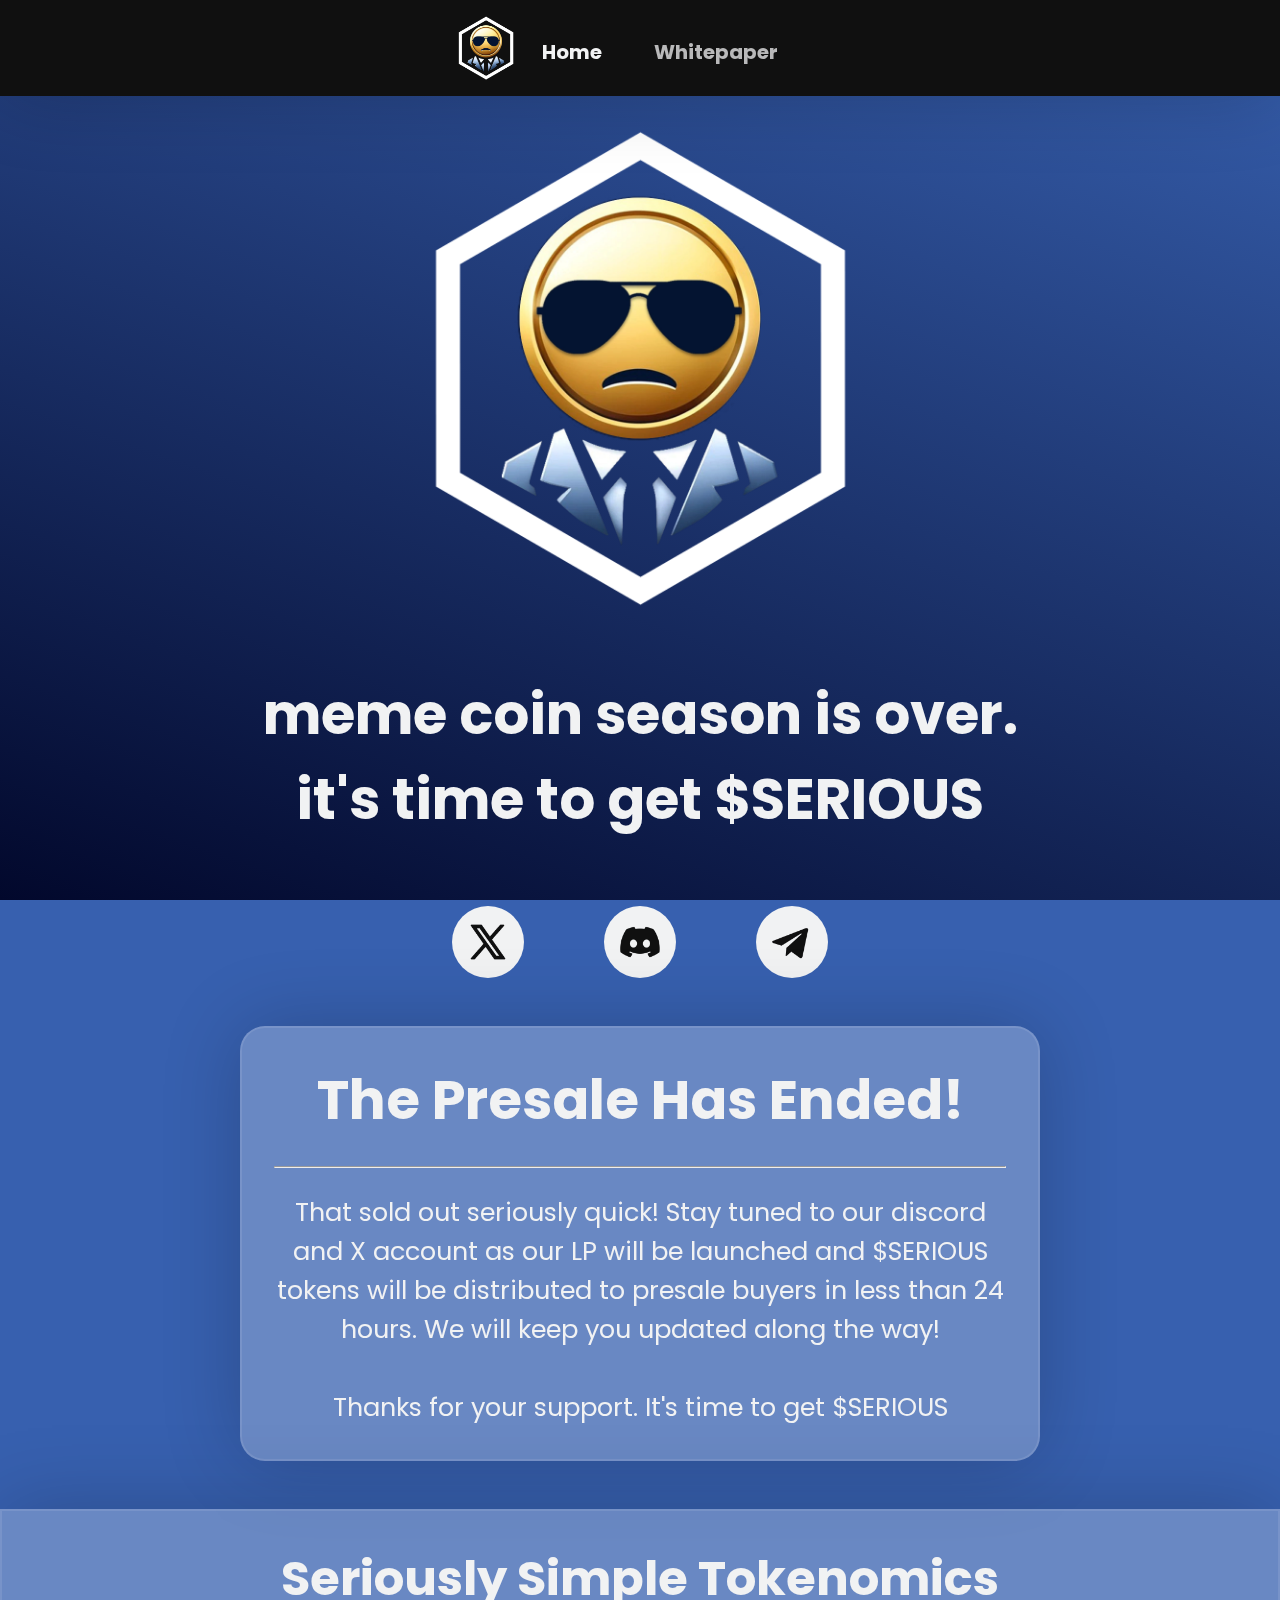
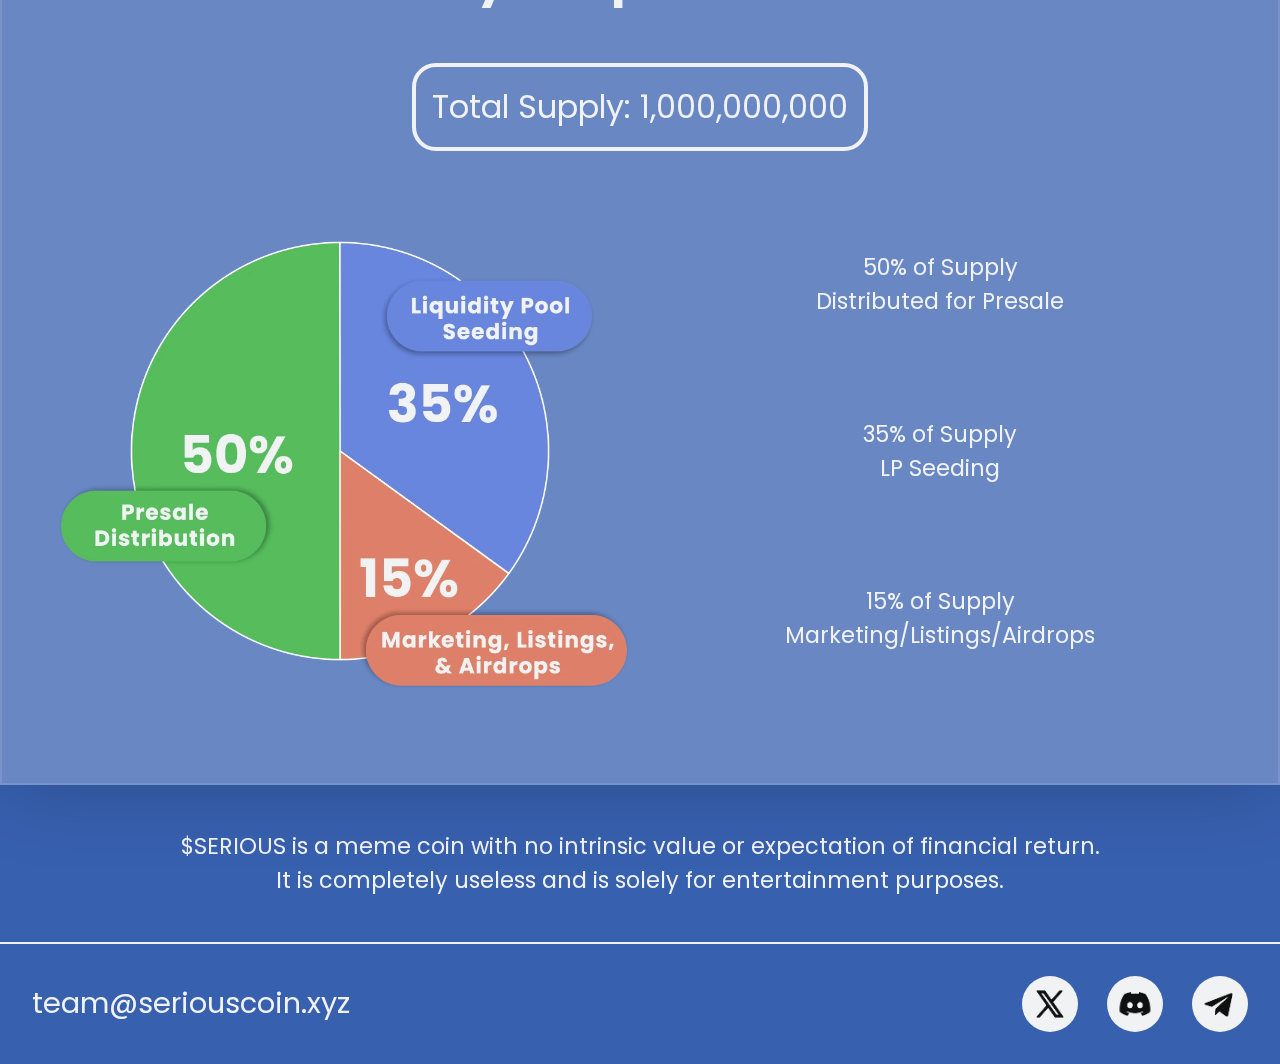
==== index.html @ b29958f4 "Serious Website V1.2" ====
<!DOCTYPE html>
<html lang="en">
  <head>
    <meta charset="UTF-8">
    <meta http-equiv="X-UA-Compatible" content="IE=edge">
    <meta name="viewport" content="width=device-width, initial-scale=1.0">
    <title>Serious Coin</title>

    <!-- Favicon -->
    <link rel="shortcut icon" type="image/x-icon" href="assets/favicon_io/favicon.ico">
    <!-- Google Fonts -->
    <link href="https://fonts.googleapis.com/css2?family=Poppins:ital,wght@0,300;0,400;0,700;0,800;1,300;1,400;1,700;1,800&display=swap" rel="stylesheet">
    <!-- Google Material Icons -->
    <link rel="stylesheet" href="https://fonts.googleapis.com/css2?family=Material+Symbols+Outlined:opsz,wght,FILL,GRAD@20..48,100..700,0..1,-50..200" />
    <!-- Personal CSS -->
    <link rel="stylesheet" href="style.css">
  </head>

  <body>
    <!-- NAVIGATION -->
    <nav>
      <a href="./index.html"><img src="assets/Serious-Web.webp" class="logo"/></a>
      <!-- NAV LINKS -->
      <ul>
        <li><a href="./index.html" class="active">Home</a></li>
        <li><a href="./whitepaper.html">Whitepaper</a></li>
        <li><a href="#" class="glow-on-hover">Buy on VVS</a></li>
      </ul>
      <!-- MOBILE BURGER MENU -->
      <a href="#" class=" mobile-nav-buy glow-on-hover">Buy on VVS</a>
      <div class="burger">
        <div class="line1"></div>
        <div class="line2"></div>
        <div class="line3"></div>
      </div>
    </nav>

    <div class="page-background"></div>

    <div class="page">
      <div class="landingimage-section">
        <img class="landingimage" id="landingimage" src="assets/Serious-Web.webp" alt="landinglogo">
      </div>

      <div class="tagline-section">
        <div class="tagline-container">
          <h1> meme coin season is over. <br> it's time to get $SERIOUS </h1>
        </div>
      </div>

      <div class="social-media-section">
        <div class="social-icons">
          <a href="https://twitter.com/realseriouscoin" target="_blank">
            <div class="social-icon-container">
              <img class="x-icon" src="assets/serious-x-icon-thick.webp">
            </div>
          </a>
          <a href="https://discord.gg/8gzry5nnkn" target="_blank">
            <div class="social-icon-container">
              <img class="discord-icon" src="assets/serious-discord-icon.webp">
            </div>
          </a>
          <a href="https://t.me/serious_coin" target="_blank">
            <div class="social-icon-container">
              <img class="telegram-icon" src="assets/serious-tg-icon.webp">
            </div>
          </a>
        </div>
      </div>
      
      <div class="main-section">

        <div class="presale-over-container">
          <p class="presale-over">
            <b>The Presale Has Ended!</b>
          </p>
          <br>
          <hr>
          <br>
          <p class="presale-over-subtext">
            That sold out seriously quick!
            Stay tuned to our discord and X account as our LP will be launched and $SERIOUS tokens will be distributed to presale buyers in less than 24 hours. We will keep you updated along the way!
            <br><br>
            Thanks for your support. It's time to get $SERIOUS
          </p>
        </div>

        <div class="presale-container">
          <div class="presale-info">
            <p class="presale-title"> $SERIOUS PRESALE </p>
            
            <br>
            <hr>
            <br>

            <!-- <div class="presale-initial-info-container"> -->
              <p class="presale-initial-info">
                50% of the $SERIOUS supply will be available for purchase in the presale.<br><br>
                100% of $CRO contributed to the presale will be locked as liquidity 🔒<br><br>
                100% of LP tokens will be burned 🔥<br><br>
                To participate in the $SERIOUS presale, send $CRO to the wallet address provided below, taking into consideration the listed parameters.<br><br>
                $SERIOUS tokens will be distributed within 24 hours of presale end.
              </p>
            <!-- </div> -->
            
            <br>
            <hr>
            <br>
  
            <p class="presale-address">
              <b>Presale Address:</b> <br> 0xbE81EC70BA4Bec2B70cd51fc6a561968788D2c42
              <!--
              <button id="copyAddress" class="material-symbols-outlined">
                content_copy
              </button>
              -->
              <button class="copy-address" id="copyAddress">
                <span class="material-symbols-outlined">content_copy</span>
              </button>
              <button class="copy-address-mobile" id="copyAddressMobile">
                <span class="material-symbols-outlined">content_copy</span>
                <span class="button-text">Copy Presale Address</span>
              </button>
            </p>
            
            <br>
  
            <p>
              <b>Minimum Participation Amount:</b> 250 CRO <br>
              <b>Maximum Participation Amount:</b> 2500 CRO
            </p>
  
            <br>

            <p>
              <b>Total Presale Capacity:</b> 125,000 CRO
            </p>
            
            <div id="presale-end-title">
              <p><b>Presale Ends In:</b></p>
            </div>
            <div class="countdown-container">
              <div id="countdown">
                <ul>
                  <li><span id="days"></span>Days</li>
                  <li><span id="hours"></span>Hours</li>
                  <li><span id="minutes"></span>Minutes</li>
                  <li><span id="seconds"></span>Seconds</li>
                </ul>
              </div>
              <div id="headline" style="display: none;"></div>
            </div>
          </div>

          <div id="progress-title">
            <p><b>Presale Progress:</b></p>
          </div>
          <div id="progress-container">
            <div id="progress-bar"></div>
          </div>
          <div id="contributions">
              <div id="current-amount">0 CRO</div>
              <div id="total-cap">125,000 CRO</div>
          </div>

          <div class="presale-disclaimer">
            <p> Any wallet that exceeds the maximum participation amount within the presale window will be refunded the excess. <br><br>
            Only send $CRO on Cronos chain to the wallet address provided. All other tokens will be lost. <br><br>
            Do not transfer any funds outside of the presale window. Doing so will result in loss of funds.</p>
          </div>
        </div>
      </div>

      <div class="tokenomics-section">
        <div class="tokenomics-title">
          <p class="tokenomics-title-text">
            <b>Seriously Simple Tokenomics</b>
          </p>
          <div class="supply-text-container">
            <p class="supply-text">
              Total Supply: 1,000,000,000
            </p>
          </div>
        </div>
        <div class="tokenomics-split-container">
          <div class="tokenomics-split-container1">
            <img class="distribution-piechart" src="assets/serious-distribution-piechart.webp">
          </div>
          <div class="tokenomics-split-container2">
            <p class="dist-1">
              50% of Supply
              <br>
              Distributed for Presale
            </p>
            <p class="dist-2">
              35% of Supply
              <br>
              LP Seeding
            </p>
            <p class="dist-3">
              15% of Supply
              <br>
              Marketing/Listings/Airdrops
            </p>
          </div>
        </div>
      </div>

      <div class="disclaimer-text">
        <p>
          $SERIOUS is a meme coin with no intrinsic value or expectation of financial return. <br>
          It is completely useless and is solely for entertainment purposes.
        </p>
      </div>

      <div class="footer-divider"></div>
      
      <div class="footer-section">
        <div class="footer-info">
          <p>
            team@seriouscoin.xyz
          </p>
          <ul>
            <div class="footer-social-icons">
              <a href="https://twitter.com/realseriouscoin" target="_blank">
                <div class="social-icon-container">
                  <img class="footer-x-icon" src="assets/serious-x-icon-thick.webp">
                </div>
              </a>
              <a href="https://discord.gg/8gzry5nnkn" target="_blank">
                <div class="social-icon-container">
                  <img class="footer-discord-icon" src="assets/serious-discord-icon.webp">
                </div>
              </a>
              <a href="https://t.me/serious_coin" target="_blank">
                <div class="social-icon-container">
                  <img class="footer-telegram-icon" src="assets/serious-tg-icon.webp">
                </div>
              </a>
            </div>
          </ul>
        </div>
      </div>

    </div>

    <!-- Personal JS -->
    <script src="app.js"></script>

  </body>
</html>
---- style.css ----
* {
  margin: 0;
  padding: 0;
  box-sizing: border-box;
  font-family: 'Poppins', sans-serif;
}
body {
  background-color: #3760af;
}

.standard-container {
  padding: 2em;
  background: rgba(255, 255, 255, 0.25);
  border: 2px solid rgba(255, 255, 255, 0.1);
  box-shadow: 0 0 80px rgba(0, 0, 0, 0.2);
  backdrop-filter: blur(10px);
  border-radius: 25px;
  max-width: 800px;
  height: auto;
  overflow: hidden;
}

/* Navigation Start */
nav{
  position: fixed;
  display: flex;
  /* background: rgba(0, 0, 0, 0.5); */
  background: #101010;
  box-shadow: 0 0 80px rgba(0, 0, 0, 0.2);
  backdrop-filter: blur(10px);
  padding: 1rem 2.5rem;
  align-items: center;
  justify-content: center;
  width: 100%;
  height: 6em;
  flex-wrap: wrap;
  z-index: 99;
  transition: all 300ms ease-in-out;
}
.logo{
  cursor: pointer;
  max-height: 64px;
}
nav ul li{
  display: inline-block;
  list-style: none;
  margin: 10px 10px;
}
nav ul li a{
  color: rgba(241, 242, 243, 0.75);
  text-decoration: none;
  font-weight: bold;
  font-size: 20px;
  padding: 0.69em;
  position: relative;
  transition: 0.25s;
}
nav ul li a.active{
color: rgba(241, 242, 243, 1.0);
}

nav ul li a:hover{
color: rgba(241, 242, 243, 1.0);
/* text-shadow: 0 0 5px #f1f2f3; */
}

.mobile-nav-buy {
  display: none;
}

.burger{
  display: none;
  z-index: 10;
}
.burger div{
  width: 25px;
  height: 3px;
  background-color: #f1f2f3;
  margin: 5px;
  transition: all 0.3s ease-in-out;
}
.nav-active{
transform: translateX(0%);
}
@keyframes navLinkFade{
from{
    opacity: 0;
    transform: translateY(-20px);
}
to{
    opacity: 1;
    transform: translateY(0px);
}
}
.toggle .line1{
transform: rotate(-45deg) translate(-5px,6px);
}
.toggle .line2{
opacity: 0;
}
.toggle .line3{
transform: rotate(45deg) translate(-5px,-6px);
}

/* Hide Navigation On Scroll Start */
.scroll-down nav {
transform: translate3d(0, -100%, 0);
}
.scroll-up nav {
filter: drop-shadow(0 -10px 20px #00000066);
}
.menu-is-open {
overflow: hidden;
}
.menu-is-open nav {
filter: none;
}
/* Hide Navigation On Scroll End */

/* Navigation End */

.glow-on-hover {
  display: none; /* REMOVE AFTER PRESALE */
  border: none;
  outline: none;
  background: #101010;
  cursor: pointer;
  position: relative;
  z-index: 0;
  border-radius: 500px;
}

.glow-on-hover:before {
content: '';
background: linear-gradient(45deg, #ff0000, #ff7300, #fffb00, #48ff00, #00ffd5, #002bff, #7a00ff, #ff00c8, #ff0000);
position: absolute;
top: -2px;
left:-2px;
background-size: 400%;
z-index: -1;
filter: blur(5px);
width: calc(100% + 4px);
height: calc(100% + 4px);
animation: glowing 20s linear infinite;
opacity: 0;
transition: opacity .3s ease-in-out;
border-radius: 500px;
}

.glow-on-hover:active {
color: #f1f2f3;
}

.glow-on-hover:active:after {
background: transparent;
}

.glow-on-hover:hover:before {
opacity: 1;
}

.glow-on-hover:after {
z-index: -1;
content: '';
position: absolute;
width: 100%;
height: 100%;
background: #101010;
left: 0;
top: 0;
border-radius: 500px;
}

@keyframes glowing {
0% { background-position: 0 0; }
50% { background-position: 400% 0; }
100% { background-position: 0 0; }
}
/* Navigation CSS End */
  
  .page {
    height: 100%;
    width: 100%;
    padding-top: 6rem;
  }

  .page-background {
    position: fixed;
    background-image: linear-gradient(19deg, #02082c 0%, #3760af 100%);
    height: 100vh;
    width: 100vw;
    z-index: -1;
  }

  .landingimage-section {
    display: flex;
    padding: 2em;
    justify-content: center;
  }

  .landingimage {
    aspect-ratio: 1/1;
    /* width: 500px; */
    width: clamp(0.2rem, 56vw, 30rem); 
    transition: all .25s ease;
  }

  /* TAGLINE SECTION */

  .tagline-section {
    display: flex;
    padding: 2em;
    justify-content: center;
  }

  .tagline-container h1 {
    font-size: clamp(0.2rem, 6.4vw, 3.5rem);
    color: #f1f2f3;
    text-align: center;
    white-space: nowrap;
  }

  /* SOCIAL MEDIA SECTION */

  .social-media-section {
    display: flex;
    padding: 2em;
    justify-content: center;
  }

.social-icons {
    display: flex;
    justify-content: center;
    gap: 5em;
    /* transform: scale(2.0); */
  }

  .social-icon-container {
    display: flex;
    background-color: #f1f2f3;
    border-radius: 500px;
    justify-content: center;
    align-items: center;
    transition: all 0.3s ease;
  }

  .x-icon {
    aspect-ratio: 1/1;
    height: clamp(0.2rem, 12vw, 4.5rem);
  }

  .discord-icon {
    aspect-ratio: 1/1;
    height: clamp(0.2rem, 12vw, 4.5rem);
  }

  .telegram-icon {
    aspect-ratio: 1/1;
    height: clamp(0.2rem, 12vw, 4.5rem);
  }

  .social-icon-container:hover {
    transform: scale(1.15);
  }

  /* MAIN SECTION */

  .main-section {
    display: flex;
    padding: 1em;
    margin-bottom: 2em;
    justify-content: center;
    transition: all 0.3s ease;
  }

  .presale-over-container {
    background: rgba(255, 255, 255, 0.25);
    border: 2px solid rgba(255, 255, 255, 0.1);
    box-shadow: 0 0 80px rgba(0, 0, 0, 0.2);
    border-radius: 25px;
    max-width: 800px;
    height: auto;
    padding: 2em;
    overflow: hidden;
    transition: all 0.3s ease;
  }

  .presale-over {
    color: #f1f2f3;
    text-align: center;
    font-size: clamp(0rem, 6vw, 3.4rem);
    /* white-space: nowrap; */
  }

  .presale-over-subtext {
    color: #f1f2f3;
    text-align: center;
    font-size: clamp(0.2rem, 3vw, 1.6rem);
  }

  .presale-container {
    display: none;
    background: rgba(255, 255, 255, 0.25);
    border: 2px solid rgba(255, 255, 255, 0.1);
    box-shadow: 0 0 80px rgba(0, 0, 0, 0.2);
    border-radius: 25px;
    max-width: 800px;
    height: auto;
    padding: 2em;
    overflow: hidden;
    transition: all 0.3s ease;
  }
  
  .presale-info {
    font-family: 'Poppins';
    color: #f1f2f3;
  }
  
  .presale-info .presale-title {
    /* font-size: 3em; */
    font-size: clamp(0.2rem, 7vw, 4.4rem);
    font-weight: bold;
    text-align: center;
  }

  .presale-initial-info-container {
    border: #f1f2f3 solid 0.1em;
    border-radius: 25px;
    margin-bottom: 2em;
    padding: 2em;
    background: rgba(255, 255, 255, 0.1);
    box-shadow: 0 0 80px rgba(0, 0, 0, 0.2);
    /* backdrop-filter: blur(10px); */
  }

  .presale-info p {
    /* font-size: 1.2em; */
    /* font-size: clamp(0.2rem, 2.2vw, 1.2rem); */
    font-size: clamp(0.2rem, 3vw, 1.6rem);
  }

  button {
    border-radius: 500px;
    border: none;
    padding: 0.25em;
    margin: 10px;
    cursor: pointer;
    transition: all 0.3s ease;
  }

  button:hover {
    transform: scale(1.2);
  }

  .copy-address {
    display: inline-flex;
    text-align: center;
    padding: 0.5em;
  }

  .material-symbols-outlined {
    font-size: clamp(1rem, 2.4vw, 1.4rem) !important;
    font-variation-settings:
    'FILL' 0,
    'wght' 400,
    'GRAD' 0,
    'opsz' 24
  }
  
  .material-symbols-outlined.check {
    color: #f1f2f3; /* Affects the color of the "done" icon */
  }
  
  .copy-address-mobile {
    display: none;
    justify-content: space-between;
    align-items: center;
    font-size: clamp(0rem, 3vw, 1.2rem);
    text-align: center;
    justify-content: center;
    padding: 0.5em;
    padding-left: 1em;
    padding-right: 1em;
    gap: 0.5em;
    margin: auto;
    margin-top: 1em;
  }

  .copyAddressMobile .material-symbols-outlined {
    font-size: clamp(0.2rem, 3.5vw, 1.4rem) !important;
    font-variation-settings:
    'FILL' 0,
    'wght' 400,
    'GRAD' 0,
    'opsz' 24
  }

  .croContributed {
    text-align: center;
    white-space: nowrap;
  }

  /* COUNTDOWN TIMER START */

  #presale-end-title {
    display: flex;
    padding: 0.5em;
    margin-top: 2em;
    color: #f1f2f3;
    font-size: clamp(0.2rem, 3vw, 1.6rem);
    justify-content: center;
  }

  .countdown-container {
    display: flex;
    width: 100%;
    align-items: center;
    justify-content: center;
    text-align: center;
    font-size: clamp(0.2rem, 3vw, 1.6rem);
  }

  #days {
    display: flex;
    flex-direction: column;
    align-items: center;
  }

  #hours {
    display: flex;
    flex-direction: column;
    align-items: center;
  }

  #minutes {
    display: flex;
    flex-direction: column;
    align-items: center;
  }

  #seconds {
    display: flex;
    flex-direction: column;
    align-items: center;
  }

  #countdown {
    color: #f1f2f3;
  }

  #countdown ul {
    display: flex;
    flex-direction: row;
    gap: 1em;
    list-style-type: none;
  }
  
  #headline {
    color: #f1f2f3;
    font-size: clamp(0.2rem, 3vw, 1.6rem);
  }

  /* COUNTDOWN TIMER END */

  /* PROGRESS BAR START */

  #progress-title {
    display: flex;
    padding: 0.5em;
    margin-top: 2em;
    color: #f1f2f3;
    font-size: clamp(0.2rem, 3vw, 1.6rem);
    justify-content: center;
  }

  #progress-container {
    width: 100%;
    background-color: #e0e0e0;
    /* border-radius: 25px; */
  }
  #progress-bar {
    width: 0;
    /* height: 30px; */
    height: clamp(1px, 5vw, 50px);
    background-color: #56bc5c;
  }
  #contributions {
    display: flex;
    justify-content: space-between;
    padding: 0.5em;
    color: #f1f2f3;
    font-size: clamp(0.2rem, 3vw, 1.6rem);
    margin-bottom: 2em;
  }

  /* PROGRESS BAR END */

  .presale-disclaimer {
    height: auto;
    background: #f1f2f3;
    opacity: 0.75;
    margin-top: 2em;
    margin-bottom: -2em;
    margin-left: -2em;
    margin-right: -2em;
    transition: all 0.3s ease;
  }

  .presale-disclaimer p {
    /* font-size: clamp(0.2rem, 2.2vw, 1.2rem); */
    font-size: clamp(0.2rem, 2.8vw, 1.4rem);
    padding-top: 25px;
    padding-bottom: 25px;
    padding-left: 25px;
    padding-right: 25px;
  }

  .tokenomics-section {
    height: auto;
    width: 100%;
    padding: 2em;
    color: #f1f2f3;
    background: rgba(255, 255, 255, 0.25);
    border: 2px solid rgba(255, 255, 255, 0.1);
    box-shadow: 0 0 80px rgba(0, 0, 0, 0.2);
    backdrop-filter: blur(10px);
  }

  .tokenomics-title {
    display: flex;
    flex-direction: column;
    font-size: clamp(0.2rem, 5.4vw, 3rem);
    height: 34%;
    align-items: center;
    justify-content: center;
  };

  .tokenomics-title-text {
    font-size: clamp(0.2rem, 5.6vw, 3.2rem);
    white-space: nowrap;
  }

  .supply-text-container {
    border-radius: 0.5em;
    padding: 0.33em;
    border: 0.1em solid #f1f2f3;
    margin-top: 1em;
  }

  .supply-text {
    font-size: clamp(0.2rem, 3.6vw, 2rem);
  }

  .tokenomics-split-container {
    display: grid;
    grid-template-columns: 1fr 1fr;
    max-width: 75em;
    margin: auto;
  }

  .tokenomics-split-container1 {
    display: flex;
    align-items: center;
    justify-content: center;
  }

  .distribution-piechart {
    width: 100%;
  }

  .tokenomics-split-container2 {
    display: flex;
    flex-direction: column;
    padding: 2em;
    justify-content: space-evenly;
    gap: 2em;
    width: 100%;
  }

  .dist-1 {
    font-size: clamp(0.2rem, 2vw, 1.4rem);
    text-align: center;
  }
  .dist-2 {
    font-size: clamp(0.2rem, 2vw, 1.4rem);
    text-align: center;
  }
  .dist-3 {
    font-size: clamp(0.2rem, 2vw, 1.4rem);
    text-align: center;
  }

  .disclaimer-text {
    color: #f1f2f3;
    font-size: clamp(0.2rem, 2.2vw, 1.4rem);
    padding: 2em;
    text-align: center;
  }

  /* WHITEPAPER SECTION */

  .whitepaper-section {
    display: flex;
    justify-content: center;
    padding: 1em;
    padding-bottom: 0;
  }

  .whitepaper-container {
    padding: 2em;
    background: rgba(255, 255, 255, 0.25);
    border: 2px solid rgba(255, 255, 255, 0.1);
    box-shadow: 0 0 80px rgba(0, 0, 0, 0.2);
    backdrop-filter: blur(10px);
    border-radius: 25px;
    max-width: 800px;
    height: auto;
    overflow: hidden;
    transition: all 0.3s ease;
  }

  .whitepaper-divider {
    display: flex;
    background-color: #f1f2f3;
    height: 0.1em;
    width: 100%;
    margin-top: 2em;
    margin-bottom: 2em;
  }

  .whitepaper-title {
    display: flex;
    justify-content: center;
    align-items: center;
    font-size: clamp(0rem, 3.4vw, 1.8rem);
    line-height: clamp(0rem, 5vw, 2.6rem);
    color: #f1f2f3;
    white-space: nowrap;
  }

  .whitepaper-section-title {
    color: #f1f2f3;
    font-size: clamp(0.2rem, 4.8vw, 2.2rem);
    white-space: nowrap;
  }

  .whitepaper-text {
    /* font-size: clamp(0.2rem, 2.8vw, 1.4rem); */
    font-size: clamp(0.2rem, 3.6vw, 1.4rem);
    color: #f1f2f3;
  }

  .its-time-to-get-serious-meme {
    width: 100%;
    border-radius: 25px;
    margin: auto;
  }

  .evolution-of-money-meme {
    width: 100%;
    border-radius: 25px;
    margin: auto;
  }

  .evolution-of-money-meme-subtext-container {
    /* font-size: clamp(0.2rem, 1.75vw, 1.1rem); */
    font-size: clamp(0.2rem, 2.2vw, 1.4rem);
    color: #f1f2f3;
  }

  .evolution-of-money-meme-subtext {
    text-align: center;
  }

  .footer-divider {
    background: #f1f2f3;
    height: 0.1em;
    width: 100%;
  }

  .footer-section {
    display: flex;
    width: 100%;
    padding: 2em;
    align-items: center;
    justify-content: center;
    transition: all 0.3s ease;
  }

  .footer-info {
    display: flex;
    color: #f1f2f3;
    font-size: clamp(0.2rem, 2.8vw, 1.8rem);
    width: 100%;
    height: auto;
    align-items: center;
    justify-content: space-between;
  }

  .footer-social-icons {
    display: flex;
    flex-direction: row;
    gap: 1em;
  }

  .footer-x-icon {
    aspect-ratio: 1/1;
    height: clamp(0.2rem, 6vw, 3.5rem);
  }

  .footer-discord-icon {
    aspect-ratio: 1/1;
    height: clamp(0.2rem, 6vw, 3.5rem);
  }

  .footer-telegram-icon {
    aspect-ratio: 1/1;
    height: clamp(0.2rem, 6vw, 3.5rem);
  }

/* Medium devices (landscape tablets, 768px and up) */
@media only screen and (max-width: 768px) {

  body{
    overflow-x: hidden;
  }

  /* NAV */

  nav{
    justify-content: space-between;
  }
  /*
  nav ul{
    position: absolute;
    z-index: 10;
    right: 0px;
    height: 93vh;
    top: 6em;
    margin: 0px;
    background-color: #101010;
    display: flex;
    flex-direction: column;
    align-items: center;
    justify-content: center;
    width: 50%;
    transform: translateX(100%);
    transition: 0.3s ease-in-out;
  }
  */

  nav ul{
    position: absolute;
    z-index: -1;
    right: 0px;
    height: auto;
    top: 6em;
    margin: 0px;
    background: #101010;
    backdrop-filter: blur(100px);
    display: flex;
    flex-direction: column;
    align-items: center;
    justify-content: center;
    width: 100%;
    transform: translateY(-100%);
    transition: 0.3s ease-in-out;
  }

  nav ul li{
    opacity: 0;
    margin: 30px;
    -webkit-tap-highlight-color: transparent;
  }

  nav ul li:nth-child(3){
    display: none;
  }

  .logo{
    max-height: 40px;
  }

  .mobile-nav-buy {
    /* display: block; */ display: none; /* REMOVE AFTER PRESALE */
    color: rgba(241, 242, 243, 1.0);
    text-decoration: none;
    font-weight: bold;
    font-size: 20px;
    padding: 0.69em;
    position: relative;
    transition: 0.25s;
  }

  .burger{
    display: block;
    cursor: pointer;
    -webkit-tap-highlight-color: transparent;
  }

  .landingimage-section {
    padding: 1em;
  }

  .tagline-section {
    padding: 1em;
  }

  .social-media-section {
    padding: 1em;
  }

  .social-icon-container:hover {
    transform: none;
  }

  .presale-container {
    padding: 1em;
    transition: all 0.3s ease;
  }

  .presale-disclaimer {
    margin-top: 1em;
    margin-bottom: -1em;
    margin-left: -1em;
    margin-right: -1em;
    transition: all 0.3s ease;
  }

  .copy-address {
    display: none;
  }

  .copy-address-mobile {
    display: flex;
  }

  button:hover {
    transform: none;
  }

  .tokenomics-split-container {
    grid-template-columns: 1fr;
    grid-template-rows: 1fr 1fr;
  }

  .dist-1 {
    font-size: clamp(0.2rem, 4vw, 1.4rem);
  }
  .dist-2 {
    font-size: clamp(0.2rem, 4vw, 1.4rem);
  }
  .dist-3 {
    font-size: clamp(0.2rem, 4vw, 1.4rem);
  }

  .whitepaper-container {
    padding: 1em;
    transition: all 0.3s ease;
  }

  .whitepaper-title {
    padding-top: 1em;
  }

  .footer-section {
    padding: 1em;
    transition: all 0.3s ease;
  }
}
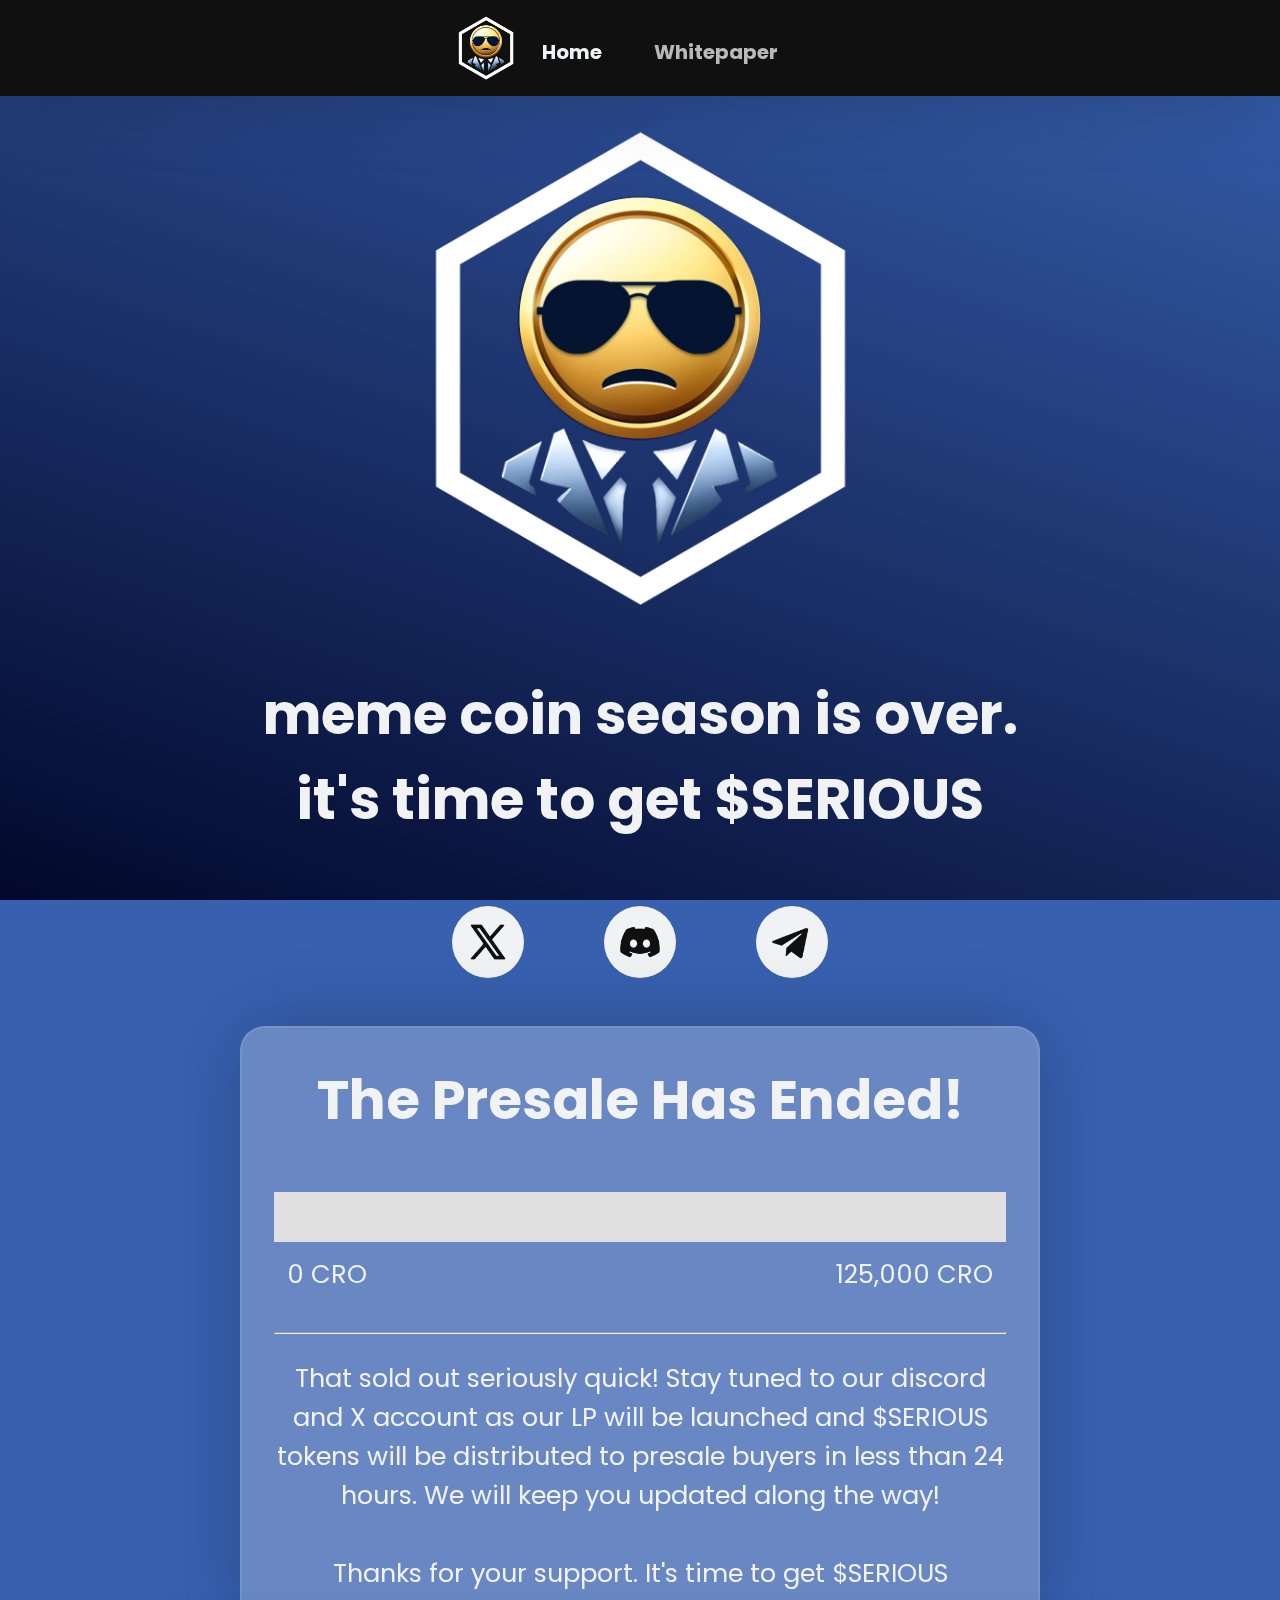
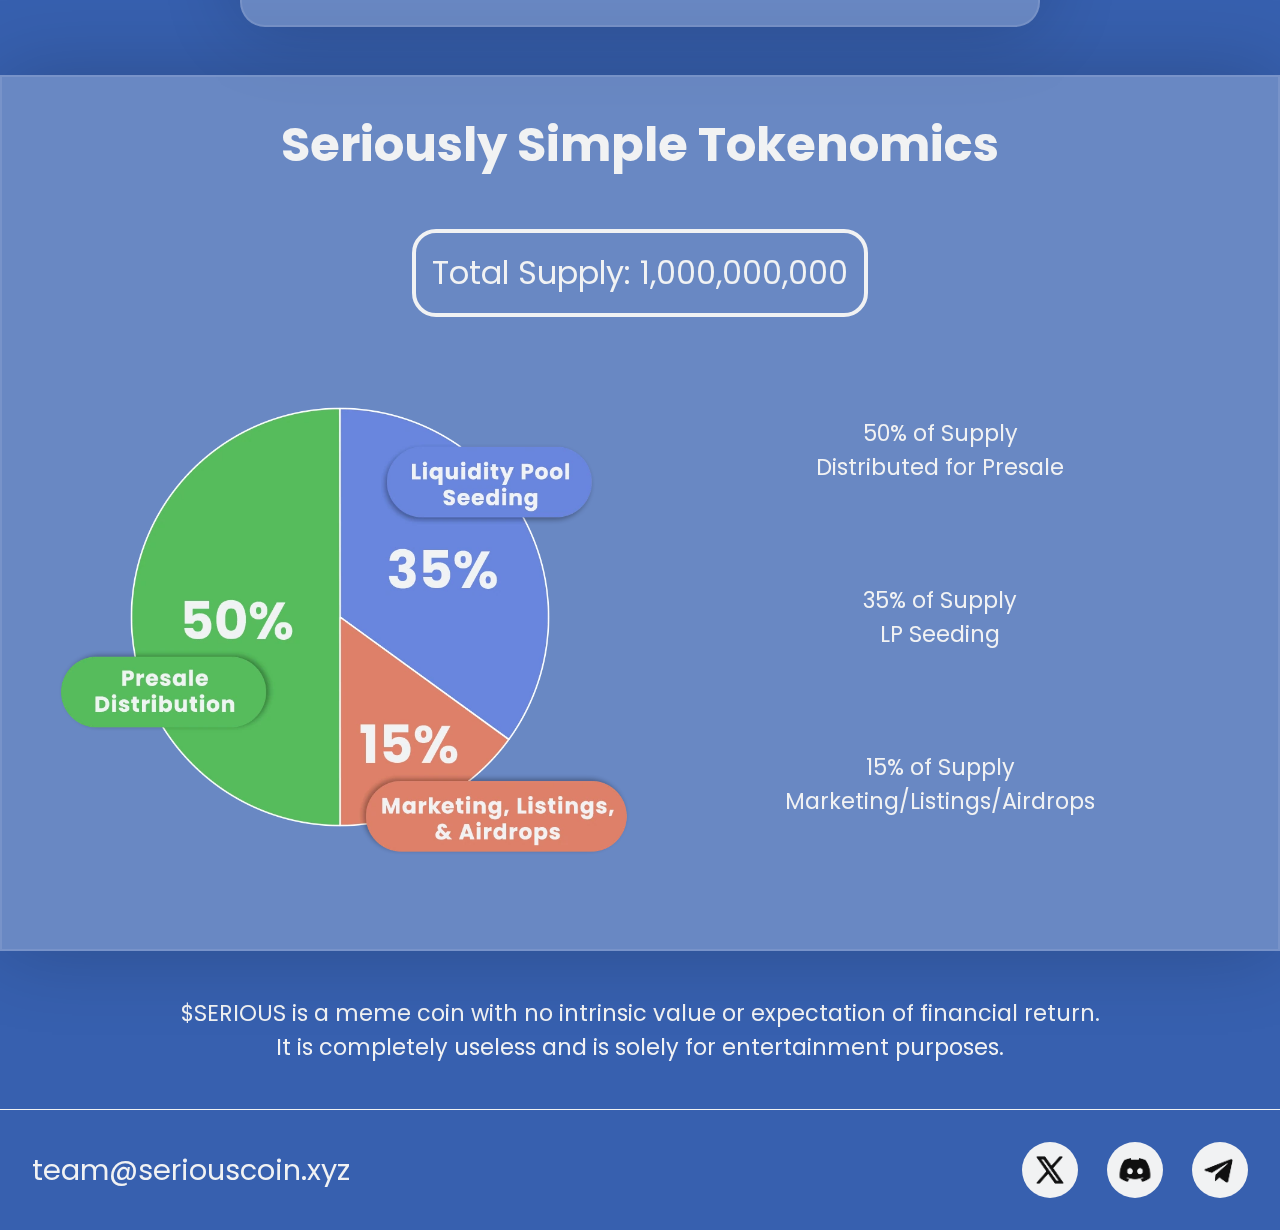
==== commit 08d5ad00: "Serious Website V1.3" ====
--- a/index.html
+++ b/index.html
@@ -74,7 +74,15 @@
           <p class="presale-over">
             <b>The Presale Has Ended!</b>
           </p>
-          <br>
+          <div id="progress-title">
+          </div>
+          <div id="progress-container">
+            <div id="progress-bar"></div>
+          </div>
+          <div id="contributions">
+              <div id="current-amount">0 CRO</div>
+              <div id="total-cap">125,000 CRO</div>
+          </div>
           <hr>
           <br>
           <p class="presale-over-subtext">
--- a/style.css
+++ b/style.css
@@ -467,7 +467,7 @@
   #progress-title {
     display: flex;
     padding: 0.5em;
-    margin-top: 2em;
+    margin-top: 1em;
     color: #f1f2f3;
     font-size: clamp(0.2rem, 3vw, 1.6rem);
     justify-content: center;
@@ -490,7 +490,7 @@
     padding: 0.5em;
     color: #f1f2f3;
     font-size: clamp(0.2rem, 3vw, 1.6rem);
-    margin-bottom: 2em;
+    margin-bottom: 1em;
   }
 
   /* PROGRESS BAR END */
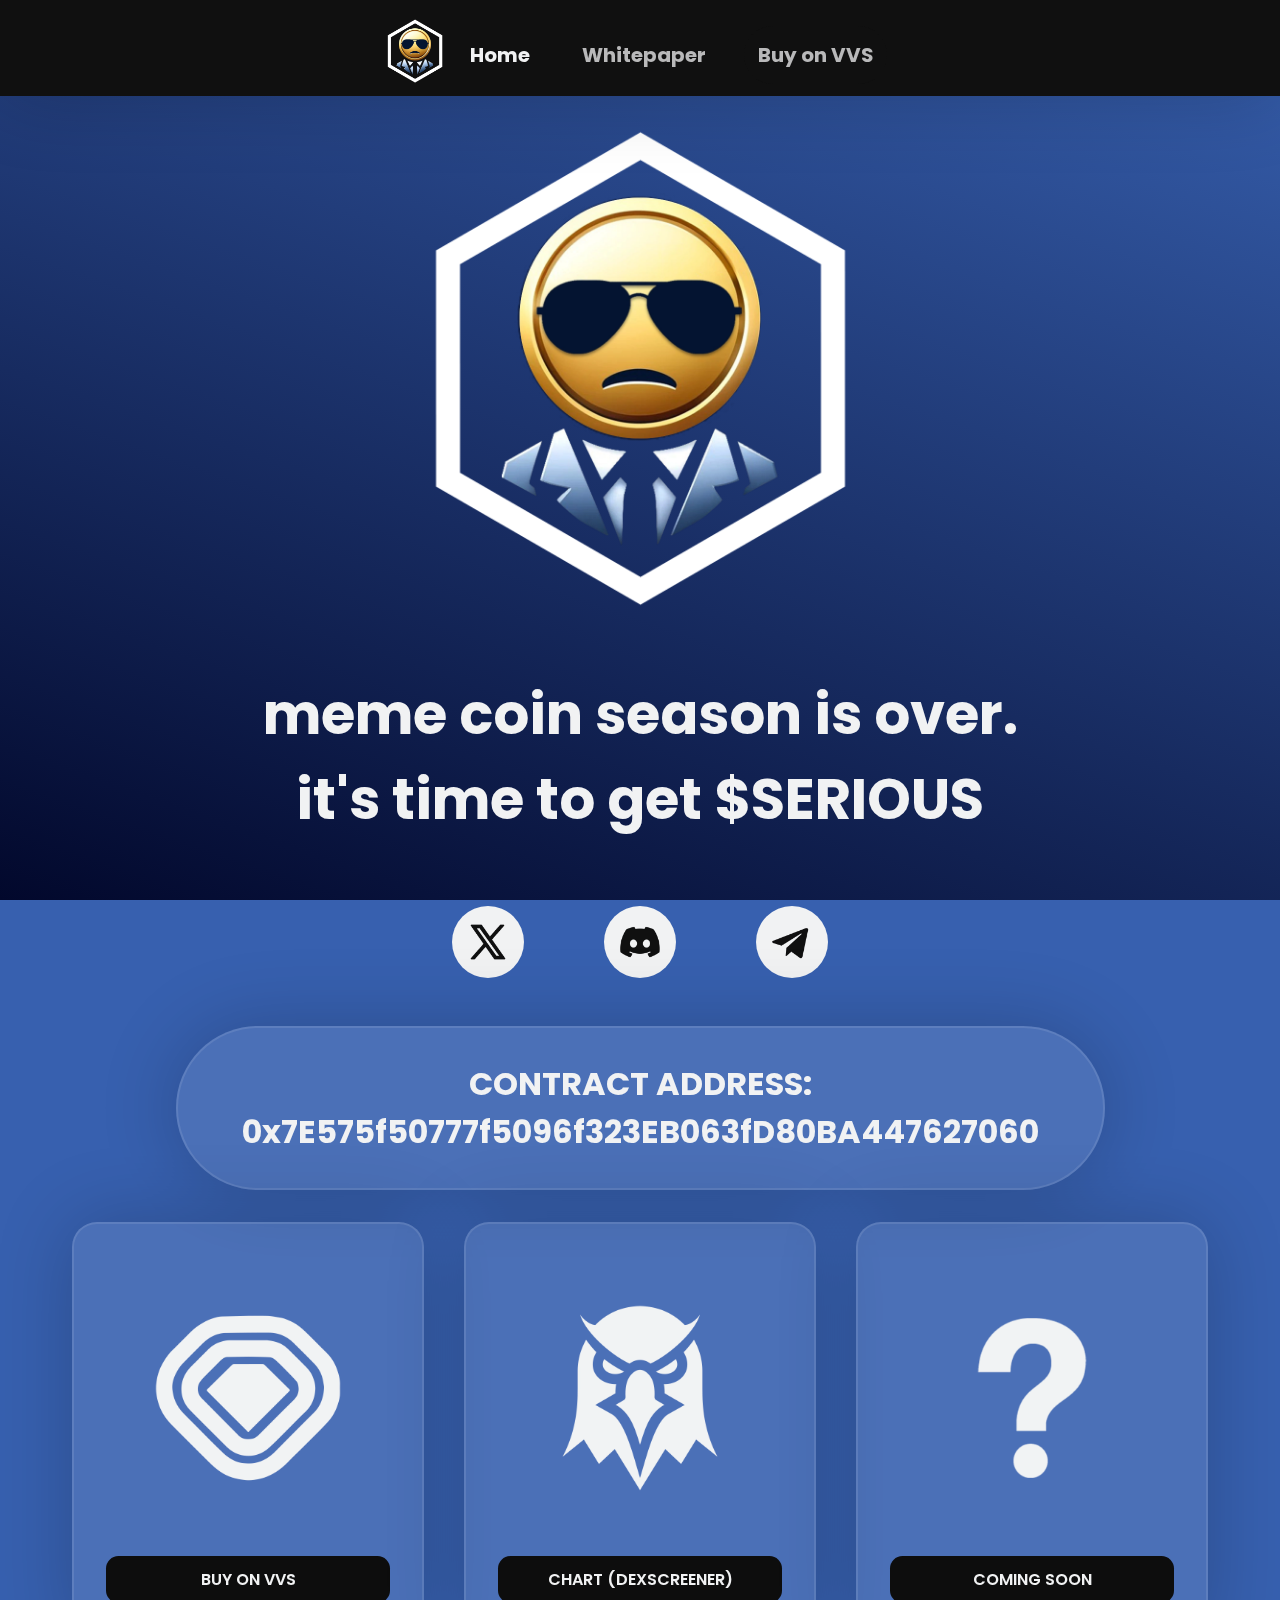
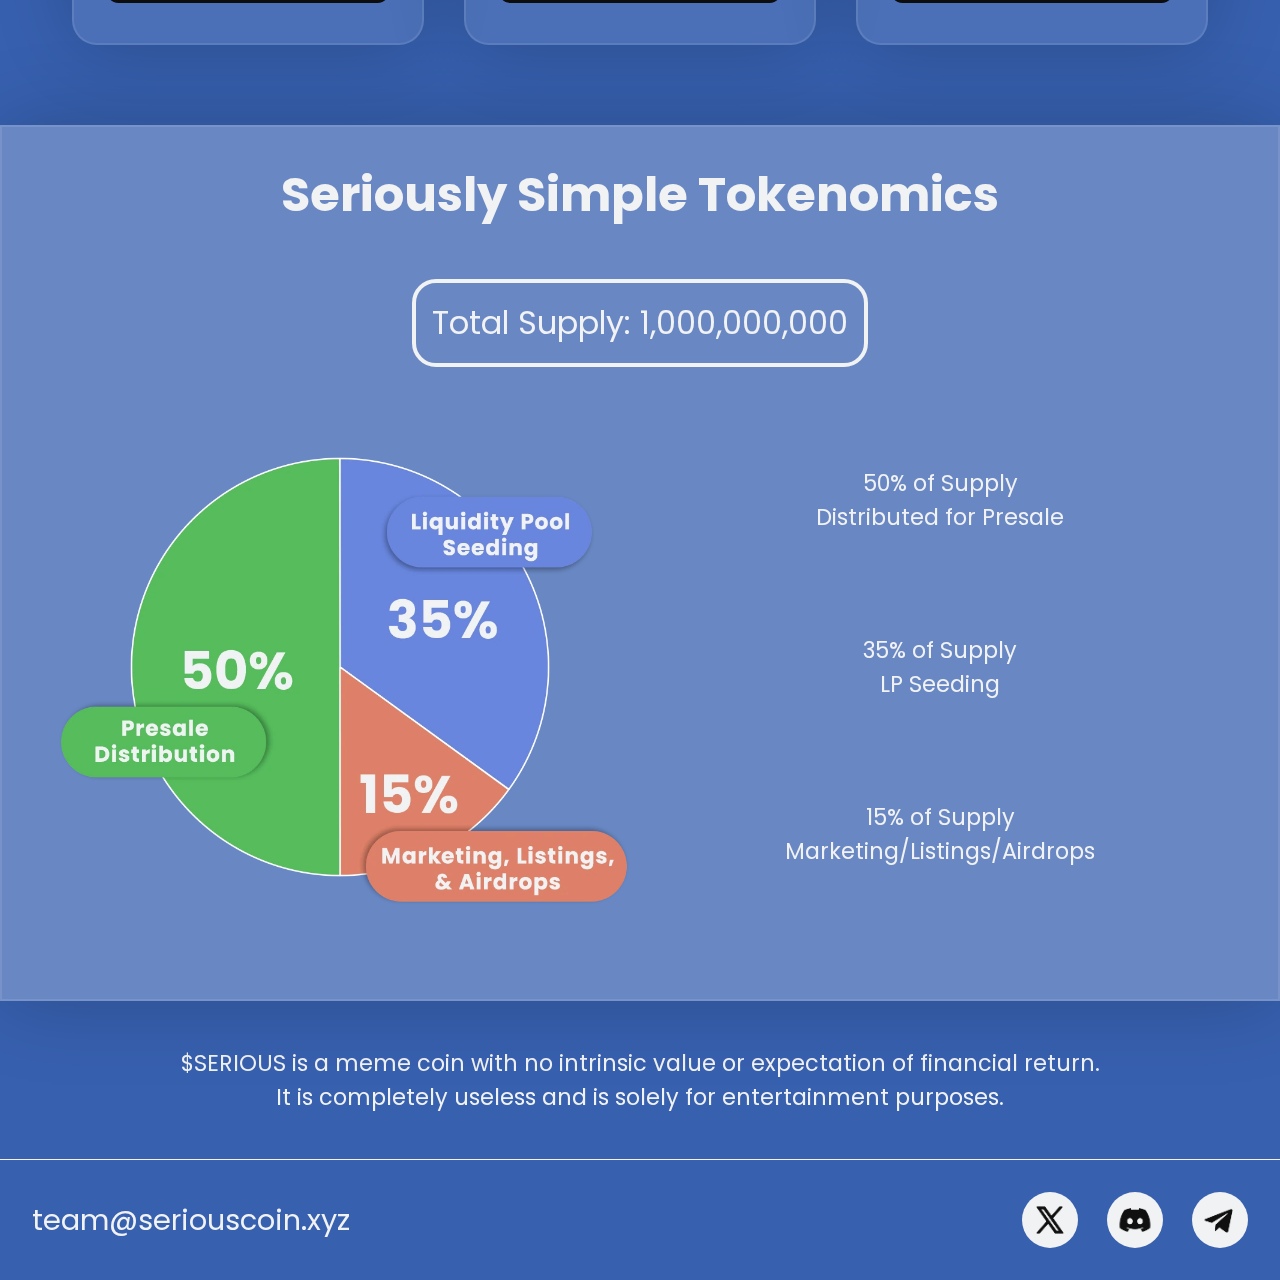
==== commit 603088de: "Serious Website V2.0" ====
--- a/index.html
+++ b/index.html
@@ -24,10 +24,10 @@
       <ul>
         <li><a href="./index.html" class="active">Home</a></li>
         <li><a href="./whitepaper.html">Whitepaper</a></li>
-        <li><a href="#" class="glow-on-hover">Buy on VVS</a></li>
+        <li><a href="https://vvs.finance/swap?inputCurrency=CRO&outputCurrency=0x7E575f50777f5096f323EB063fD80BA447627060" target="_blank" class="glow-on-hover">Buy on VVS</a></li>
       </ul>
       <!-- MOBILE BURGER MENU -->
-      <a href="#" class=" mobile-nav-buy glow-on-hover">Buy on VVS</a>
+      <a href="https://vvs.finance/swap?inputCurrency=CRO&outputCurrency=0x7E575f50777f5096f323EB063fD80BA447627060" target="_blank" class=" mobile-nav-buy">Buy on VVS</a>
       <div class="burger">
         <div class="line1"></div>
         <div class="line2"></div>
@@ -69,6 +69,39 @@
       </div>
       
       <div class="main-section">
+        
+        <div class="contract-address">
+          <p class="contract-address-text"><b>CONTRACT ADDRESS: <br> 0x7E575f50777f5096f323EB063fD80BA447627060</b></p>
+        </div>
+
+        <main class="main flow">
+          <div class="main__cards cards">
+          <div class="cards__inner">
+                <!--
+                <div class="cards__card card " onclick="openVVSLink()">
+                    <img class="card-image-container" src="assets/vvs-logo.webp">
+                    <a href="#" class="card__cta cta">BUY ON VVS</a>
+                </div>
+                -->
+                <a class="cards__card card" href="https://vvs.finance/swap?inputCurrency=CRO&outputCurrency=0x7E575f50777f5096f323EB063fD80BA447627060" target="_blank">
+                    <img class="card-image-container" src="assets/vvs-logo.webp">
+                    <span class="card__cta cta">BUY ON VVS</span>
+                </a>
+
+                <a class="cards__card card" href="https://dexscreener.com/cronos/0x18ab7692cc20f68a550b1fdd749720cad4a4894f" target="_blank">
+                    <img class="card-image-container" src="assets/dexscreener-logo.webp">
+                    <span href="#" class="card__cta cta">CHART (DEXSCREENER)</span>
+                </a>
+                
+                <div class="cards__card card">
+                    <img class="card-image-container" src="assets/serious-question-mark.webp">
+                    <span class="card__cta cta">COMING SOON</span>
+                </div>
+            </div>
+            
+            <div class="overlay cards__inner"></div>
+            </div>
+        </main>
 
         <div class="presale-over-container">
           <p class="presale-over">
--- a/style.css
+++ b/style.css
@@ -66,6 +66,49 @@
 
 .mobile-nav-buy {
   display: none;
+  border: none;
+  outline: none;
+  background: #101010;
+  cursor: pointer;
+  position: relative;
+  z-index: 0;
+  border-radius: 500px;
+}
+
+.mobile-nav-buy:before {
+  content: '';
+  background: linear-gradient(45deg, #ff0000, #ff7300, #fffb00, #48ff00, #00ffd5, #002bff, #7a00ff, #ff00c8, #ff0000);
+  position: absolute;
+  top: -2px;
+  left: -2px;
+  background-size: 400%;
+  z-index: -1;
+  filter: blur(5px);
+  width: calc(100% + 4px);
+  height: calc(100% + 4px);
+  animation: glowing 20s linear infinite;
+  opacity: 1; /* Set opacity to 1 */
+  border-radius: 500px;
+}
+
+.mobile-nav-buy:active {
+  color: #f1f2f3;
+}
+
+.mobile-nav-buy:active:after {
+  background: #101010;
+}
+
+.mobile-nav-buy:after {
+  z-index: -1;
+  content: '';
+  position: absolute;
+  width: 100%;
+  height: 100%;
+  background: #101010;
+  left: 0;
+  top: 0;
+  border-radius: 500px;
 }
 
 .burger{
@@ -120,7 +163,7 @@
 /* Navigation End */
 
 .glow-on-hover {
-  display: none; /* REMOVE AFTER PRESALE */
+  display: block;
   border: none;
   outline: none;
   background: #101010;
@@ -152,7 +195,7 @@
 }
 
 .glow-on-hover:active:after {
-background: transparent;
+background: #101010;
 }
 
 .glow-on-hover:hover:before {
@@ -267,13 +310,197 @@
 
   .main-section {
     display: flex;
+    flex-direction: column;
     padding: 1em;
     margin-bottom: 2em;
     justify-content: center;
     transition: all 0.3s ease;
   }
 
+  .contract-address {
+    display: flex;
+    max-width: 1150px;
+    font-size: clamp(0.2rem, 3vw, 2rem);
+    color: #f1f2f3;
+    background: rgba(255, 255, 255, 0.1);
+    border: 2px solid rgba(255, 255, 255, 0.1);
+    box-shadow: 0 0 80px rgba(0, 0, 0, 0.2);
+    border-radius: 1000px;
+    justify-content: center;
+    padding: 1em;
+    padding-left: 2em;
+    padding-right: 2em;
+    margin: auto;
+  }
+
+  .contract-address-text {
+    text-align: center;
+  }
+
+  /* CARD LINKS */
+
+  .main {
+    max-width: 75rem;
+    padding: 2em;
+    margin: auto;
+  }
+  
+  .cards {
+    position: relative;
+  }
+  
+  .cards__inner {
+    display: flex;
+    /* flex-wrap: wrap; */
+    gap: 2.5em;
+    flex-wrap: nowrap; /* Ensure cards stay on one line */ /* NEW */
+    width: 100%; /* Ensure the container takes full width */
+    justify-content: space-between; /* Ensure even spacing between cards */
+  }
+  
+  .card {
+    --flow-space: 0.5em;
+    --hsl: var(--hue), var(--saturation), var(--lightness);
+    flex: 1 1 1rem;
+    padding: 2em;
+    display: grid;
+    grid-template-rows: auto auto auto 1fr;
+    align-items: start;
+    gap: 0em;
+    color: #eceff1;
+    /*
+    background-color: #2b2b2b;
+    border: 1px solid #eceff133;
+    border-radius: 25px;
+    */
+    background: rgba(255, 255, 255, 0.1);
+    border: 2px solid rgba(255, 255, 255, 0.1);
+    box-shadow: 0 0 80px rgba(0, 0, 0, 0.2);
+    border-radius: 25px;
+    text-decoration: none;
+    cursor: pointer;
+  }
+  
+  .card-image-container {
+      aspect-ratio: 1/1;
+      width: 100%;
+      transform: scale(0.65);
+      transition: all 0.3s ease;
+  }
+  
+  .card:hover > .card-image-container {
+      transform: scale(0.8);
+    }
+  
+  .card:nth-child(1) {
+    --hue: 255;
+    --saturation: 100%;
+    --lightness: 44%;
+  }
+  
+  .card:nth-child(2) {
+    --hue: 165;
+    --saturation: 82%;
+    --lightness: 35%;
+  }
+  
+  .card:nth-child(3) {
+    --hue: 0;
+    --saturation: 0%;
+    --lightness: 70%;
+    cursor: default;
+  }
+  
+  .card__bullets {
+    line-height: 1.4;
+  }
+  
+  .card__bullets li::before {
+    display: inline-block;
+    content: url("data:image/svg+xml,%3Csvg xmlns='http://www.w3.org/2000/svg' viewBox='0 0 512 512' width='16' title='check' fill='%23dddddd'%3E%3Cpath d='M173.898 439.404l-166.4-166.4c-9.997-9.997-9.997-26.206 0-36.204l36.203-36.204c9.997-9.998 26.207-9.998 36.204 0L192 312.69 432.095 72.596c9.997-9.997 26.207-9.997 36.204 0l36.203 36.204c9.997 9.997 9.997 26.206 0 36.204l-294.4 294.401c-9.998 9.997-26.207 9.997-36.204-.001z' /%3E%3C/svg%3E");
+    transform: translatey(0.25ch);
+    margin-right: 1ch;
+  }
+  
+  .card__heading {
+    font-size: 1.05em;
+    font-weight: 600;
+  }
+  
+  .card__price {
+    font-size: 1.75em;
+    font-weight: 700;
+  }
+  
+  .flow > * + * {
+    margin-top: var(--flow-space, 1.25em);
+  }
+  
+  .cta {
+    display: block;
+    align-self: end;
+    margin: 1em 0 0.5em 0;
+    text-align: center;
+    text-decoration: none;
+    color: #f1f2f3;
+    background-color: #0d0d0d;
+    padding: 0.7em;
+    border-radius: 12.5px;
+    font-size: 1rem;
+    font-weight: 600;
+    white-space: nowrap;
+    min-width: 100%;
+  }
+  
+  .overlay {
+    position: absolute;
+    inset: 0;
+    pointer-events: none;
+    user-select: none;
+    opacity: var(--opacity, 0);
+    -webkit-mask: radial-gradient(
+      25rem 25rem at var(--x) var(--y),
+      #000 1%,
+      transparent 50%
+    );
+    mask: radial-gradient(
+      25rem 25rem at var(--x) var(--y),
+      #000 1%,
+      transparent 50%
+    );
+    transition: 400ms mask ease;
+    will-change: mask;
+  }
+  
+  .overlay .card {
+    background-color: hsla(var(--hsl), 0.15);
+    border-color: hsla(var(--hsl), 1);
+    box-shadow: 0 0 0 1px inset hsl(var(--hsl));
+  }
+  
+  .overlay .cta {
+    display: block;
+    grid-row: -1;
+    width: 100%;
+    background-color: hsl(var(--hsl));
+    box-shadow: 0 0 0 1px hsl(var(--hsl));
+  }
+  
+  :not(.overlay) > .card {
+    transition: 400ms background ease;
+    will-change: background;
+  }
+  
+  :not(.overlay) > .card:hover {
+    --lightness: 95%;
+    background: hsla(var(--hsl), 0.1);
+    background: rgba(255, 255, 255, 0.25);
+  }
+
+  /* CARD LINKS END */
+
   .presale-over-container {
+    display: none;
     background: rgba(255, 255, 255, 0.25);
     border: 2px solid rgba(255, 255, 255, 0.1);
     box-shadow: 0 0 80px rgba(0, 0, 0, 0.2);
@@ -782,7 +1009,7 @@
   }
 
   .mobile-nav-buy {
-    /* display: block; */ display: none; /* REMOVE AFTER PRESALE */
+    display: block;
     color: rgba(241, 242, 243, 1.0);
     text-decoration: none;
     font-weight: bold;
@@ -867,4 +1094,36 @@
     padding: 1em;
     transition: all 0.3s ease;
   }
+}
+
+/* For Buy Cards */
+@media only screen and (max-width: 1000px) {
+  .cards__inner {
+    flex-direction: column;
+    gap: 1.5em;
+  }
+
+  .card {
+    flex: 1 1 80%; /* Make the cards smaller by setting a larger flex-basis */
+    max-width: 70%; /* Ensure the card doesn't grow beyond 80% of the container */
+    padding: 1.5em; /* Adjust padding to make the card content fit better on small screens */
+    margin: auto;
+  }
+
+  .cta {
+    font-size: clamp(0.2rem, 2.8vw, 1.4rem);
+  }
+
+  .card:hover > .card-image-container {
+    transform: scale(0.65);
+  }
+
+  :not(.overlay) > .card:hover {
+    --lightness: 0%;
+    background: rgba(255, 255, 255, 0.1);
+  }
+
+  .contract-address {
+    max-width: 90%;
+  }
 }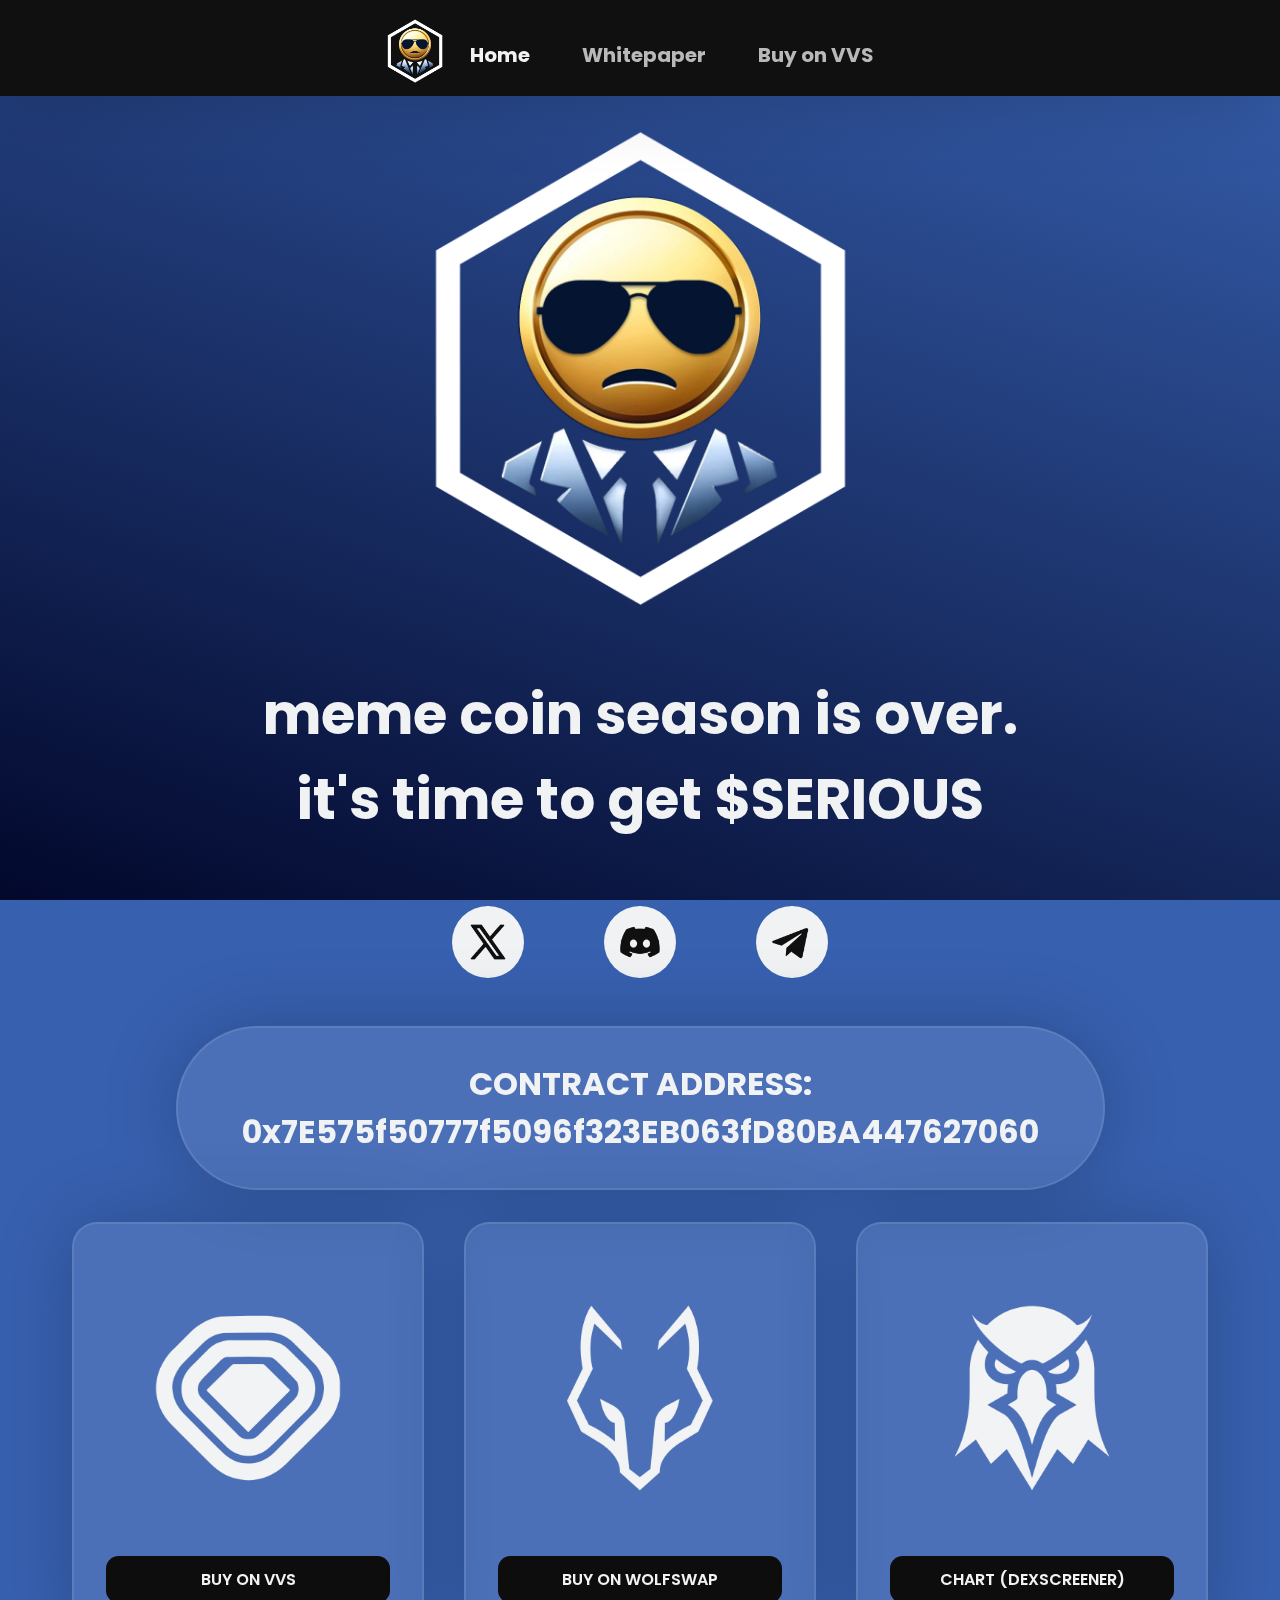
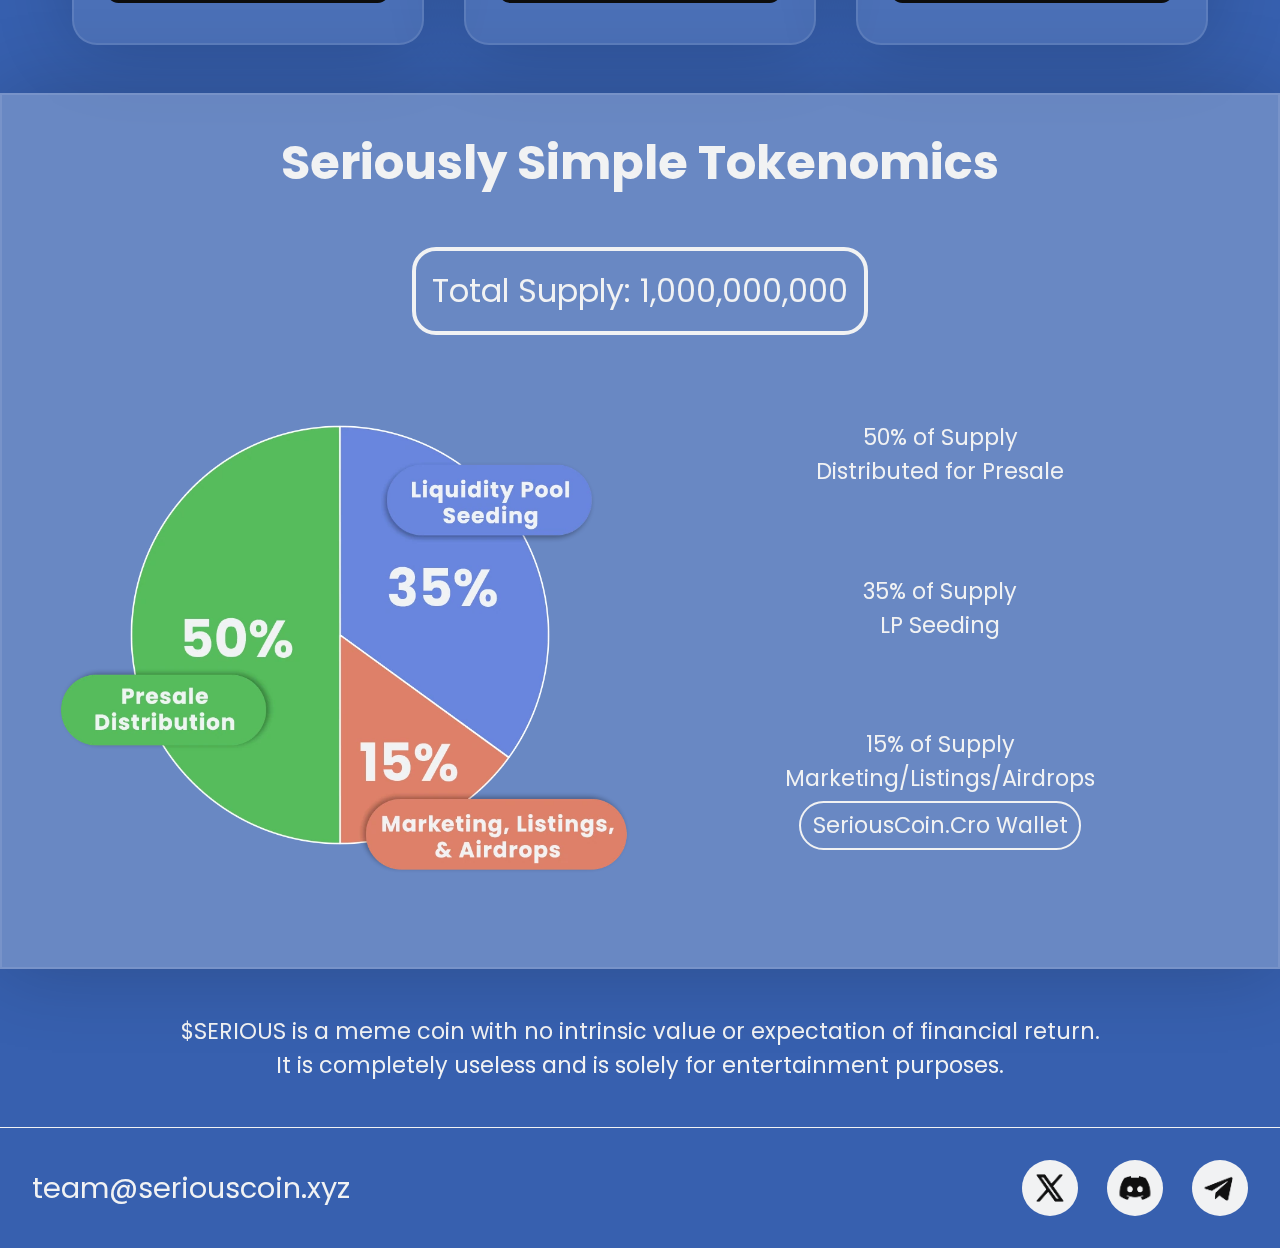
==== commit 1d568dfa: "Serious Website V2.2" ====
--- a/index.html
+++ b/index.html
@@ -77,139 +77,31 @@
         <main class="main flow">
           <div class="main__cards cards">
           <div class="cards__inner">
-                <!--
-                <div class="cards__card card " onclick="openVVSLink()">
-                    <img class="card-image-container" src="assets/vvs-logo.webp">
-                    <a href="#" class="card__cta cta">BUY ON VVS</a>
+                <!-- ORIGINAL TEMPLATE
+                <div class="cards__card card " onclick="openLink()">
+                    <img class="card-image-container" src="#">
+                    <a href="#" class="card__cta cta">BUTTON TEXT</a>
                 </div>
                 -->
                 <a class="cards__card card" href="https://vvs.finance/swap?inputCurrency=CRO&outputCurrency=0x7E575f50777f5096f323EB063fD80BA447627060" target="_blank">
                     <img class="card-image-container" src="assets/vvs-logo.webp">
                     <span class="card__cta cta">BUY ON VVS</span>
                 </a>
+                
+                <a class="cards__card card" href="https://wolfswap.app/?chainId=25&sellToken=0xEeeeeEeeeEeEeeEeEeEeeEEEeeeeEeeeeeeeEEeE&buyToken=0x7E575f50777f5096f323EB063fD80BA447627060" target="_blank">
+                    <img class="card-image-container" src="assets/wolfswap-logo.webp">
+                    <span class="card__cta cta">BUY ON WOLFSWAP</span>
+                </a>
 
                 <a class="cards__card card" href="https://dexscreener.com/cronos/0x18ab7692cc20f68a550b1fdd749720cad4a4894f" target="_blank">
-                    <img class="card-image-container" src="assets/dexscreener-logo.webp">
-                    <span href="#" class="card__cta cta">CHART (DEXSCREENER)</span>
+                  <img class="card-image-container" src="assets/dexscreener-logo.webp">
+                  <span class="card__cta cta">CHART (DEXSCREENER)</span>
                 </a>
-                
-                <div class="cards__card card">
-                    <img class="card-image-container" src="assets/serious-question-mark.webp">
-                    <span class="card__cta cta">COMING SOON</span>
-                </div>
             </div>
             
             <div class="overlay cards__inner"></div>
             </div>
         </main>
-
-        <div class="presale-over-container">
-          <p class="presale-over">
-            <b>The Presale Has Ended!</b>
-          </p>
-          <div id="progress-title">
-          </div>
-          <div id="progress-container">
-            <div id="progress-bar"></div>
-          </div>
-          <div id="contributions">
-              <div id="current-amount">0 CRO</div>
-              <div id="total-cap">125,000 CRO</div>
-          </div>
-          <hr>
-          <br>
-          <p class="presale-over-subtext">
-            That sold out seriously quick!
-            Stay tuned to our discord and X account as our LP will be launched and $SERIOUS tokens will be distributed to presale buyers in less than 24 hours. We will keep you updated along the way!
-            <br><br>
-            Thanks for your support. It's time to get $SERIOUS
-          </p>
-        </div>
-
-        <div class="presale-container">
-          <div class="presale-info">
-            <p class="presale-title"> $SERIOUS PRESALE </p>
-            
-            <br>
-            <hr>
-            <br>
-
-            <!-- <div class="presale-initial-info-container"> -->
-              <p class="presale-initial-info">
-                50% of the $SERIOUS supply will be available for purchase in the presale.<br><br>
-                100% of $CRO contributed to the presale will be locked as liquidity 🔒<br><br>
-                100% of LP tokens will be burned 🔥<br><br>
-                To participate in the $SERIOUS presale, send $CRO to the wallet address provided below, taking into consideration the listed parameters.<br><br>
-                $SERIOUS tokens will be distributed within 24 hours of presale end.
-              </p>
-            <!-- </div> -->
-            
-            <br>
-            <hr>
-            <br>
-  
-            <p class="presale-address">
-              <b>Presale Address:</b> <br> 0xbE81EC70BA4Bec2B70cd51fc6a561968788D2c42
-              <!--
-              <button id="copyAddress" class="material-symbols-outlined">
-                content_copy
-              </button>
-              -->
-              <button class="copy-address" id="copyAddress">
-                <span class="material-symbols-outlined">content_copy</span>
-              </button>
-              <button class="copy-address-mobile" id="copyAddressMobile">
-                <span class="material-symbols-outlined">content_copy</span>
-                <span class="button-text">Copy Presale Address</span>
-              </button>
-            </p>
-            
-            <br>
-  
-            <p>
-              <b>Minimum Participation Amount:</b> 250 CRO <br>
-              <b>Maximum Participation Amount:</b> 2500 CRO
-            </p>
-  
-            <br>
-
-            <p>
-              <b>Total Presale Capacity:</b> 125,000 CRO
-            </p>
-            
-            <div id="presale-end-title">
-              <p><b>Presale Ends In:</b></p>
-            </div>
-            <div class="countdown-container">
-              <div id="countdown">
-                <ul>
-                  <li><span id="days"></span>Days</li>
-                  <li><span id="hours"></span>Hours</li>
-                  <li><span id="minutes"></span>Minutes</li>
-                  <li><span id="seconds"></span>Seconds</li>
-                </ul>
-              </div>
-              <div id="headline" style="display: none;"></div>
-            </div>
-          </div>
-
-          <div id="progress-title">
-            <p><b>Presale Progress:</b></p>
-          </div>
-          <div id="progress-container">
-            <div id="progress-bar"></div>
-          </div>
-          <div id="contributions">
-              <div id="current-amount">0 CRO</div>
-              <div id="total-cap">125,000 CRO</div>
-          </div>
-
-          <div class="presale-disclaimer">
-            <p> Any wallet that exceeds the maximum participation amount within the presale window will be refunded the excess. <br><br>
-            Only send $CRO on Cronos chain to the wallet address provided. All other tokens will be lost. <br><br>
-            Do not transfer any funds outside of the presale window. Doing so will result in loss of funds.</p>
-          </div>
-        </div>
       </div>
 
       <div class="tokenomics-section">
@@ -242,6 +134,10 @@
               15% of Supply
               <br>
               Marketing/Listings/Airdrops
+              <br>
+              <a class="marketing-wallet-link" href="https://cronoscan.com/token/0x7E575f50777f5096f323EB063fD80BA447627060?a=0xbe81ec70ba4bec2b70cd51fc6a561968788d2c42" target="_blank">
+                SeriousCoin.Cro Wallet
+              </a>
             </p>
           </div>
         </div>
--- a/style.css
+++ b/style.css
@@ -8,6 +8,7 @@
   background-color: #3760af;
 }
 
+/*
 .standard-container {
   padding: 2em;
   background: rgba(255, 255, 255, 0.25);
@@ -19,214 +20,212 @@
   height: auto;
   overflow: hidden;
 }
+*/
 
 /* Navigation Start */
-nav{
-  position: fixed;
-  display: flex;
-  /* background: rgba(0, 0, 0, 0.5); */
-  background: #101010;
-  box-shadow: 0 0 80px rgba(0, 0, 0, 0.2);
-  backdrop-filter: blur(10px);
-  padding: 1rem 2.5rem;
-  align-items: center;
-  justify-content: center;
-  width: 100%;
-  height: 6em;
-  flex-wrap: wrap;
-  z-index: 99;
-  transition: all 300ms ease-in-out;
-}
-.logo{
-  cursor: pointer;
-  max-height: 64px;
-}
-nav ul li{
-  display: inline-block;
-  list-style: none;
-  margin: 10px 10px;
-}
-nav ul li a{
-  color: rgba(241, 242, 243, 0.75);
-  text-decoration: none;
-  font-weight: bold;
-  font-size: 20px;
-  padding: 0.69em;
-  position: relative;
-  transition: 0.25s;
-}
-nav ul li a.active{
-color: rgba(241, 242, 243, 1.0);
-}
-
-nav ul li a:hover{
-color: rgba(241, 242, 243, 1.0);
-/* text-shadow: 0 0 5px #f1f2f3; */
-}
-
-.mobile-nav-buy {
-  display: none;
-  border: none;
-  outline: none;
-  background: #101010;
-  cursor: pointer;
-  position: relative;
-  z-index: 0;
-  border-radius: 500px;
-}
-
-.mobile-nav-buy:before {
-  content: '';
-  background: linear-gradient(45deg, #ff0000, #ff7300, #fffb00, #48ff00, #00ffd5, #002bff, #7a00ff, #ff00c8, #ff0000);
-  position: absolute;
-  top: -2px;
-  left: -2px;
-  background-size: 400%;
-  z-index: -1;
-  filter: blur(5px);
-  width: calc(100% + 4px);
-  height: calc(100% + 4px);
-  animation: glowing 20s linear infinite;
-  opacity: 1; /* Set opacity to 1 */
-  border-radius: 500px;
-}
-
-.mobile-nav-buy:active {
-  color: #f1f2f3;
-}
-
-.mobile-nav-buy:active:after {
-  background: #101010;
-}
-
-.mobile-nav-buy:after {
-  z-index: -1;
-  content: '';
-  position: absolute;
-  width: 100%;
-  height: 100%;
-  background: #101010;
-  left: 0;
-  top: 0;
-  border-radius: 500px;
-}
-
-.burger{
-  display: none;
-  z-index: 10;
-}
-.burger div{
-  width: 25px;
-  height: 3px;
-  background-color: #f1f2f3;
-  margin: 5px;
-  transition: all 0.3s ease-in-out;
-}
-.nav-active{
-transform: translateX(0%);
-}
-@keyframes navLinkFade{
-from{
+  nav{
+    position: fixed;
+    display: flex;
+    /* background: rgba(0, 0, 0, 0.5); */
+    background: #101010;
+    box-shadow: 0 0 80px rgba(0, 0, 0, 0.2);
+    backdrop-filter: blur(10px);
+    padding: 1rem 2.5rem;
+    align-items: center;
+    justify-content: center;
+    width: 100%;
+    height: 6em;
+    flex-wrap: wrap;
+    z-index: 99;
+    transition: all 300ms ease-in-out;
+  }
+  .logo{
+    cursor: pointer;
+    max-height: 64px;
+  }
+  nav ul li{
+    display: inline-block;
+    list-style: none;
+    margin: 10px 10px;
+  }
+  nav ul li a{
+    color: rgba(241, 242, 243, 0.75);
+    text-decoration: none;
+    font-weight: bold;
+    font-size: 20px;
+    padding: 0.69em;
+    position: relative;
+    transition: 0.25s;
+  }
+  nav ul li a.active{
+    color: rgba(241, 242, 243, 1.0);
+  }
+
+  nav ul li a:hover{
+    color: rgba(241, 242, 243, 1.0);
+  }
+
+  .mobile-nav-buy {
+    display: none;
+    border: none;
+    outline: none;
+    background: #101010;
+    cursor: pointer;
+    position: relative;
+    z-index: 0;
+    border-radius: 500px;
+  }
+
+  .mobile-nav-buy:before {
+    content: '';
+    background: linear-gradient(45deg, #ff0000, #ff7300, #fffb00, #48ff00, #00ffd5, #002bff, #7a00ff, #ff00c8, #ff0000);
+    position: absolute;
+    top: -2px;
+    left: -2px;
+    background-size: 400%;
+    z-index: -1;
+    filter: blur(5px);
+    width: calc(100% + 4px);
+    height: calc(100% + 4px);
+    animation: glowing 20s linear infinite;
+    opacity: 1; /* Set opacity to 1 */
+    border-radius: 500px;
+  }
+
+  .mobile-nav-buy:active {
+    color: #f1f2f3;
+  }
+
+  .mobile-nav-buy:active:after {
+    background: #101010;
+  }
+
+  .mobile-nav-buy:after {
+    z-index: -1;
+    content: '';
+    position: absolute;
+    width: 100%;
+    height: 100%;
+    background: #101010;
+    left: 0;
+    top: 0;
+    border-radius: 500px;
+  }
+
+  .burger{
+    display: none;
+    z-index: 10;
+  }
+  .burger div{
+    width: 25px;
+    height: 3px;
+    background-color: #f1f2f3;
+    margin: 5px;
+    transition: all 0.3s ease-in-out;
+  }
+  .nav-active{
+    transform: translateX(0%);
+  }
+
+  @keyframes navLinkFade{
+    from{
+      opacity: 0;
+      transform: translateY(-20px);
+    }
+    to{
+      opacity: 1;
+      transform: translateY(0px);
+    }
+  }
+  .toggle .line1{
+    transform: rotate(-45deg) translate(-5px,6px);
+  }
+  .toggle .line2{
     opacity: 0;
-    transform: translateY(-20px);
-}
-to{
+  }
+  .toggle .line3{
+    transform: rotate(45deg) translate(-5px,-6px);
+  }
+
+  /* Hide Navigation On Scroll Start */
+    .scroll-down nav {
+      transform: translate3d(0, -100%, 0);
+    }
+    .scroll-up nav {
+      filter: drop-shadow(0 -10px 20px #00000066);
+    }
+    .menu-is-open {
+      overflow: hidden;
+    }
+    .menu-is-open nav {
+      filter: none;
+    }
+  /* Hide Navigation On Scroll End */
+
+  .glow-on-hover {
+    display: block;
+    border: none;
+    outline: none;
+    background: #101010;
+    cursor: pointer;
+    position: relative;
+    z-index: 0;
+    border-radius: 500px;
+  }
+
+  .glow-on-hover:before {
+    content: '';
+    background: linear-gradient(45deg, #ff0000, #ff7300, #fffb00, #48ff00, #00ffd5, #002bff, #7a00ff, #ff00c8, #ff0000);
+    position: absolute;
+    top: -2px;
+    left:-2px;
+    background-size: 400%;
+    z-index: -1;
+    filter: blur(5px);
+    width: calc(100% + 4px);
+    height: calc(100% + 4px);
+    animation: glowing 20s linear infinite;
+    opacity: 0;
+    transition: opacity .3s ease-in-out;
+    border-radius: 500px;
+  }
+
+  .glow-on-hover:active {
+    color: #f1f2f3;
+  }
+
+  .glow-on-hover:active:after {
+    background: #101010;
+  }
+
+  .glow-on-hover:hover:before {
     opacity: 1;
-    transform: translateY(0px);
-}
-}
-.toggle .line1{
-transform: rotate(-45deg) translate(-5px,6px);
-}
-.toggle .line2{
-opacity: 0;
-}
-.toggle .line3{
-transform: rotate(45deg) translate(-5px,-6px);
-}
-
-/* Hide Navigation On Scroll Start */
-.scroll-down nav {
-transform: translate3d(0, -100%, 0);
-}
-.scroll-up nav {
-filter: drop-shadow(0 -10px 20px #00000066);
-}
-.menu-is-open {
-overflow: hidden;
-}
-.menu-is-open nav {
-filter: none;
-}
-/* Hide Navigation On Scroll End */
-
+  }
+
+  .glow-on-hover:after {
+    z-index: -1;
+    content: '';
+    position: absolute;
+    width: 100%;
+    height: 100%;
+    background: #101010;
+    left: 0;
+    top: 0;
+    border-radius: 500px;
+  }
+
+  @keyframes glowing {
+    0% { background-position: 0 0; }
+    50% { background-position: 400% 0; }
+    100% { background-position: 0 0; }
+  }
 /* Navigation End */
 
-.glow-on-hover {
-  display: block;
-  border: none;
-  outline: none;
-  background: #101010;
-  cursor: pointer;
-  position: relative;
-  z-index: 0;
-  border-radius: 500px;
-}
-
-.glow-on-hover:before {
-content: '';
-background: linear-gradient(45deg, #ff0000, #ff7300, #fffb00, #48ff00, #00ffd5, #002bff, #7a00ff, #ff00c8, #ff0000);
-position: absolute;
-top: -2px;
-left:-2px;
-background-size: 400%;
-z-index: -1;
-filter: blur(5px);
-width: calc(100% + 4px);
-height: calc(100% + 4px);
-animation: glowing 20s linear infinite;
-opacity: 0;
-transition: opacity .3s ease-in-out;
-border-radius: 500px;
-}
-
-.glow-on-hover:active {
-color: #f1f2f3;
-}
-
-.glow-on-hover:active:after {
-background: #101010;
-}
-
-.glow-on-hover:hover:before {
-opacity: 1;
-}
-
-.glow-on-hover:after {
-z-index: -1;
-content: '';
-position: absolute;
-width: 100%;
-height: 100%;
-background: #101010;
-left: 0;
-top: 0;
-border-radius: 500px;
-}
-
-@keyframes glowing {
-0% { background-position: 0 0; }
-50% { background-position: 400% 0; }
-100% { background-position: 0 0; }
-}
-/* Navigation CSS End */
-  
   .page {
     height: 100%;
     width: 100%;
     padding-top: 6rem;
   }
-
   .page-background {
     position: fixed;
     background-image: linear-gradient(19deg, #02082c 0%, #3760af 100%);
@@ -235,336 +234,232 @@
     z-index: -1;
   }
 
-  .landingimage-section {
-    display: flex;
-    padding: 2em;
-    justify-content: center;
-  }
-
-  .landingimage {
-    aspect-ratio: 1/1;
-    /* width: 500px; */
-    width: clamp(0.2rem, 56vw, 30rem); 
-    transition: all .25s ease;
-  }
-
-  /* TAGLINE SECTION */
-
-  .tagline-section {
-    display: flex;
-    padding: 2em;
-    justify-content: center;
-  }
-
-  .tagline-container h1 {
-    font-size: clamp(0.2rem, 6.4vw, 3.5rem);
-    color: #f1f2f3;
-    text-align: center;
-    white-space: nowrap;
-  }
-
-  /* SOCIAL MEDIA SECTION */
-
-  .social-media-section {
-    display: flex;
-    padding: 2em;
-    justify-content: center;
-  }
-
-.social-icons {
-    display: flex;
-    justify-content: center;
-    gap: 5em;
-    /* transform: scale(2.0); */
-  }
-
-  .social-icon-container {
-    display: flex;
-    background-color: #f1f2f3;
-    border-radius: 500px;
-    justify-content: center;
-    align-items: center;
-    transition: all 0.3s ease;
-  }
-
-  .x-icon {
-    aspect-ratio: 1/1;
-    height: clamp(0.2rem, 12vw, 4.5rem);
-  }
-
-  .discord-icon {
-    aspect-ratio: 1/1;
-    height: clamp(0.2rem, 12vw, 4.5rem);
-  }
-
-  .telegram-icon {
-    aspect-ratio: 1/1;
-    height: clamp(0.2rem, 12vw, 4.5rem);
-  }
-
-  .social-icon-container:hover {
-    transform: scale(1.15);
-  }
-
-  /* MAIN SECTION */
-
-  .main-section {
-    display: flex;
-    flex-direction: column;
-    padding: 1em;
-    margin-bottom: 2em;
-    justify-content: center;
-    transition: all 0.3s ease;
-  }
-
-  .contract-address {
-    display: flex;
-    max-width: 1150px;
-    font-size: clamp(0.2rem, 3vw, 2rem);
-    color: #f1f2f3;
-    background: rgba(255, 255, 255, 0.1);
-    border: 2px solid rgba(255, 255, 255, 0.1);
-    box-shadow: 0 0 80px rgba(0, 0, 0, 0.2);
-    border-radius: 1000px;
-    justify-content: center;
-    padding: 1em;
-    padding-left: 2em;
-    padding-right: 2em;
-    margin: auto;
-  }
-
-  .contract-address-text {
-    text-align: center;
-  }
-
-  /* CARD LINKS */
-
-  .main {
-    max-width: 75rem;
-    padding: 2em;
-    margin: auto;
-  }
-  
-  .cards {
-    position: relative;
-  }
-  
-  .cards__inner {
-    display: flex;
-    /* flex-wrap: wrap; */
-    gap: 2.5em;
-    flex-wrap: nowrap; /* Ensure cards stay on one line */ /* NEW */
-    width: 100%; /* Ensure the container takes full width */
-    justify-content: space-between; /* Ensure even spacing between cards */
-  }
-  
-  .card {
-    --flow-space: 0.5em;
-    --hsl: var(--hue), var(--saturation), var(--lightness);
-    flex: 1 1 1rem;
-    padding: 2em;
-    display: grid;
-    grid-template-rows: auto auto auto 1fr;
-    align-items: start;
-    gap: 0em;
-    color: #eceff1;
-    /*
-    background-color: #2b2b2b;
-    border: 1px solid #eceff133;
-    border-radius: 25px;
-    */
-    background: rgba(255, 255, 255, 0.1);
-    border: 2px solid rgba(255, 255, 255, 0.1);
-    box-shadow: 0 0 80px rgba(0, 0, 0, 0.2);
-    border-radius: 25px;
-    text-decoration: none;
-    cursor: pointer;
-  }
-  
-  .card-image-container {
+/* Home Page Start */
+  /* Landing Image Section Start */
+    .landingimage-section {
+      display: flex;
+      padding: 2em;
+      justify-content: center;
+    }
+    .landingimage {
       aspect-ratio: 1/1;
-      width: 100%;
-      transform: scale(0.65);
+      /* width: 500px; */
+      width: clamp(0.2rem, 56vw, 30rem); 
+      transition: all .25s ease;
+    }
+  /* Landing Image Section Start */
+
+  /* Tagline Section Start */
+    .tagline-section {
+      display: flex;
+      padding: 2em;
+      justify-content: center;
+    }
+    .tagline-container h1 {
+      font-size: clamp(0.2rem, 6.4vw, 3.5rem);
+      color: #f1f2f3;
+      text-align: center;
+      white-space: nowrap;
+    }
+  /* Tagline Section End */
+
+  /* Social Media Section Start */
+    .social-media-section {
+      display: flex;
+      padding: 2em;
+      justify-content: center;
+    }
+    .social-icons {
+      display: flex;
+      justify-content: center;
+      gap: 5em;
+      /* transform: scale(2.0); */
+    }
+    .social-icon-container {
+      display: flex;
+      background-color: #f1f2f3;
+      border-radius: 500px;
+      justify-content: center;
+      align-items: center;
       transition: all 0.3s ease;
-  }
-  
-  .card:hover > .card-image-container {
-      transform: scale(0.8);
-    }
-  
-  .card:nth-child(1) {
-    --hue: 255;
-    --saturation: 100%;
-    --lightness: 44%;
-  }
-  
-  .card:nth-child(2) {
-    --hue: 165;
-    --saturation: 82%;
-    --lightness: 35%;
-  }
-  
-  .card:nth-child(3) {
-    --hue: 0;
-    --saturation: 0%;
-    --lightness: 70%;
-    cursor: default;
-  }
-  
-  .card__bullets {
-    line-height: 1.4;
-  }
-  
-  .card__bullets li::before {
-    display: inline-block;
-    content: url("data:image/svg+xml,%3Csvg xmlns='http://www.w3.org/2000/svg' viewBox='0 0 512 512' width='16' title='check' fill='%23dddddd'%3E%3Cpath d='M173.898 439.404l-166.4-166.4c-9.997-9.997-9.997-26.206 0-36.204l36.203-36.204c9.997-9.998 26.207-9.998 36.204 0L192 312.69 432.095 72.596c9.997-9.997 26.207-9.997 36.204 0l36.203 36.204c9.997 9.997 9.997 26.206 0 36.204l-294.4 294.401c-9.998 9.997-26.207 9.997-36.204-.001z' /%3E%3C/svg%3E");
-    transform: translatey(0.25ch);
-    margin-right: 1ch;
-  }
-  
-  .card__heading {
-    font-size: 1.05em;
-    font-weight: 600;
-  }
-  
-  .card__price {
-    font-size: 1.75em;
-    font-weight: 700;
-  }
-  
-  .flow > * + * {
-    margin-top: var(--flow-space, 1.25em);
-  }
-  
-  .cta {
-    display: block;
-    align-self: end;
-    margin: 1em 0 0.5em 0;
-    text-align: center;
-    text-decoration: none;
-    color: #f1f2f3;
-    background-color: #0d0d0d;
-    padding: 0.7em;
-    border-radius: 12.5px;
-    font-size: 1rem;
-    font-weight: 600;
-    white-space: nowrap;
-    min-width: 100%;
-  }
-  
-  .overlay {
-    position: absolute;
-    inset: 0;
-    pointer-events: none;
-    user-select: none;
-    opacity: var(--opacity, 0);
-    -webkit-mask: radial-gradient(
-      25rem 25rem at var(--x) var(--y),
-      #000 1%,
-      transparent 50%
-    );
-    mask: radial-gradient(
-      25rem 25rem at var(--x) var(--y),
-      #000 1%,
-      transparent 50%
-    );
-    transition: 400ms mask ease;
-    will-change: mask;
-  }
-  
-  .overlay .card {
-    background-color: hsla(var(--hsl), 0.15);
-    border-color: hsla(var(--hsl), 1);
-    box-shadow: 0 0 0 1px inset hsl(var(--hsl));
-  }
-  
-  .overlay .cta {
-    display: block;
-    grid-row: -1;
-    width: 100%;
-    background-color: hsl(var(--hsl));
-    box-shadow: 0 0 0 1px hsl(var(--hsl));
-  }
-  
-  :not(.overlay) > .card {
-    transition: 400ms background ease;
-    will-change: background;
-  }
-  
-  :not(.overlay) > .card:hover {
-    --lightness: 95%;
-    background: hsla(var(--hsl), 0.1);
-    background: rgba(255, 255, 255, 0.25);
-  }
-
-  /* CARD LINKS END */
-
-  .presale-over-container {
-    display: none;
-    background: rgba(255, 255, 255, 0.25);
-    border: 2px solid rgba(255, 255, 255, 0.1);
-    box-shadow: 0 0 80px rgba(0, 0, 0, 0.2);
-    border-radius: 25px;
-    max-width: 800px;
-    height: auto;
-    padding: 2em;
-    overflow: hidden;
-    transition: all 0.3s ease;
-  }
-
-  .presale-over {
-    color: #f1f2f3;
-    text-align: center;
-    font-size: clamp(0rem, 6vw, 3.4rem);
-    /* white-space: nowrap; */
-  }
-
-  .presale-over-subtext {
-    color: #f1f2f3;
-    text-align: center;
-    font-size: clamp(0.2rem, 3vw, 1.6rem);
-  }
-
-  .presale-container {
-    display: none;
-    background: rgba(255, 255, 255, 0.25);
-    border: 2px solid rgba(255, 255, 255, 0.1);
-    box-shadow: 0 0 80px rgba(0, 0, 0, 0.2);
-    border-radius: 25px;
-    max-width: 800px;
-    height: auto;
-    padding: 2em;
-    overflow: hidden;
-    transition: all 0.3s ease;
-  }
-  
-  .presale-info {
-    font-family: 'Poppins';
-    color: #f1f2f3;
-  }
-  
-  .presale-info .presale-title {
-    /* font-size: 3em; */
-    font-size: clamp(0.2rem, 7vw, 4.4rem);
-    font-weight: bold;
-    text-align: center;
-  }
-
-  .presale-initial-info-container {
-    border: #f1f2f3 solid 0.1em;
-    border-radius: 25px;
-    margin-bottom: 2em;
-    padding: 2em;
-    background: rgba(255, 255, 255, 0.1);
-    box-shadow: 0 0 80px rgba(0, 0, 0, 0.2);
-    /* backdrop-filter: blur(10px); */
-  }
-
-  .presale-info p {
-    /* font-size: 1.2em; */
-    /* font-size: clamp(0.2rem, 2.2vw, 1.2rem); */
-    font-size: clamp(0.2rem, 3vw, 1.6rem);
-  }
+    }
+    .x-icon {
+      aspect-ratio: 1/1;
+      height: clamp(0.2rem, 12vw, 4.5rem);
+    }
+    .discord-icon {
+      aspect-ratio: 1/1;
+      height: clamp(0.2rem, 12vw, 4.5rem);
+    }
+    .telegram-icon {
+      aspect-ratio: 1/1;
+      height: clamp(0.2rem, 12vw, 4.5rem);
+    }
+    .social-icon-container:hover {
+      transform: scale(1.15);
+    }
+  /* Social Media Section End */
+
+  /* Main Section Start */
+    .main-section {
+      display: flex;
+      flex-direction: column;
+      padding: 1em;
+      justify-content: center;
+      transition: all 0.3s ease;
+    }
+    .contract-address {
+      display: flex;
+      max-width: 1150px;
+      font-size: clamp(0.2rem, 3vw, 2rem);
+      color: #f1f2f3;
+      background: rgba(255, 255, 255, 0.1);
+      border: 2px solid rgba(255, 255, 255, 0.1);
+      box-shadow: 0 0 80px rgba(0, 0, 0, 0.2);
+      border-radius: 1000px;
+      justify-content: center;
+      padding: 1em;
+      padding-left: 2em;
+      padding-right: 2em;
+      margin: auto;
+    }
+    .contract-address-text {
+      text-align: center;
+    }
+
+    /* Trading Links Start */
+    .main {
+      max-width: 75rem;
+      padding: 2em;
+      margin: auto;
+    }
+    .cards {
+      position: relative;
+    }
+    .cards__inner {
+      /*
+      display: flex;
+      flex-wrap: nowrap;
+      */
+      display: grid;
+      grid-template-columns: 1fr 1fr 1fr;
+      justify-content: space-between;
+      gap: 2.5em;
+      width: 100%;
+    }
+    .card {
+      --flow-space: 0.5em;
+      --hsl: var(--hue), var(--saturation), var(--lightness);
+      flex: 1 1 1rem;
+      padding: 2em;
+      display: grid;
+      grid-template-rows: auto auto auto 1fr;
+      align-items: start;
+      gap: 0em;
+      color: #eceff1;
+      /*
+      background-color: #2b2b2b;
+      border: 1px solid #eceff133;
+      border-radius: 25px;
+      */
+      background: rgba(255, 255, 255, 0.1);
+      border: 2px solid rgba(255, 255, 255, 0.1);
+      box-shadow: 0 0 80px rgba(0, 0, 0, 0.2);
+      border-radius: 25px;
+      text-decoration: none;
+      cursor: pointer;
+    }
+    .card-image-container {
+        aspect-ratio: 1/1;
+        width: 100%;
+        transform: scale(0.65);
+        transition: all 0.3s ease;
+    }
+    .card:hover > .card-image-container {
+        transform: scale(0.8);
+      }
+    .card:nth-child(1) {
+      --hue: 255;
+      --saturation: 100%;
+      --lightness: 44%;
+    }
+    .card:nth-child(2) {
+      --hue: 180;
+      --saturation: 82%;
+      --lightness: 35%;
+    }
+    .card:nth-child(3) {
+      --hue: 165;
+      --saturation: 82%;
+      --lightness: 35%;
+    }
+    .card__heading {
+      font-size: 1.05em;
+      font-weight: 600;
+    }
+    .card__price {
+      font-size: 1.75em;
+      font-weight: 700;
+    }
+    .flow > * + * {
+      margin-top: var(--flow-space, 1.25em);
+    }
+    .cta {
+      display: block;
+      align-self: end;
+      margin: 1em 0 0.5em 0;
+      text-align: center;
+      text-decoration: none;
+      color: #f1f2f3;
+      background-color: #0d0d0d;
+      padding: 0.7em;
+      border-radius: 12.5px;
+      font-size: 1rem;
+      font-weight: 600;
+      white-space: nowrap;
+      min-width: 100%;
+    }
+    .overlay {
+      position: absolute;
+      inset: 0;
+      pointer-events: none;
+      user-select: none;
+      opacity: var(--opacity, 0);
+      -webkit-mask: radial-gradient(
+        25rem 25rem at var(--x) var(--y),
+        #000 1%,
+        transparent 50%
+      );
+      mask: radial-gradient(
+        25rem 25rem at var(--x) var(--y),
+        #000 1%,
+        transparent 50%
+      );
+      transition: 400ms mask ease;
+      will-change: mask;
+    }
+    .overlay .card {
+      background-color: hsla(var(--hsl), 0.15);
+      border-color: hsla(var(--hsl), 1);
+      box-shadow: 0 0 0 1px inset hsl(var(--hsl));
+    }
+    .overlay .cta {
+      display: block;
+      grid-row: -1;
+      width: 100%;
+      background-color: hsl(var(--hsl));
+      box-shadow: 0 0 0 1px hsl(var(--hsl));
+    }
+    :not(.overlay) > .card {
+      transition: 400ms background ease;
+      will-change: background;
+    }
+    :not(.overlay) > .card:hover {
+      --lightness: 95%;
+      background: hsla(var(--hsl), 0.1);
+      background: rgba(255, 255, 255, 0.25);
+    }
+  /* Trading Links End */
 
   button {
     border-radius: 500px;
@@ -622,328 +517,231 @@
     'opsz' 24
   }
 
-  .croContributed {
-    text-align: center;
-    white-space: nowrap;
-  }
-
-  /* COUNTDOWN TIMER START */
-
-  #presale-end-title {
-    display: flex;
-    padding: 0.5em;
-    margin-top: 2em;
-    color: #f1f2f3;
-    font-size: clamp(0.2rem, 3vw, 1.6rem);
-    justify-content: center;
-  }
-
-  .countdown-container {
-    display: flex;
-    width: 100%;
-    align-items: center;
-    justify-content: center;
-    text-align: center;
-    font-size: clamp(0.2rem, 3vw, 1.6rem);
-  }
-
-  #days {
-    display: flex;
-    flex-direction: column;
-    align-items: center;
-  }
-
-  #hours {
-    display: flex;
-    flex-direction: column;
-    align-items: center;
-  }
-
-  #minutes {
-    display: flex;
-    flex-direction: column;
-    align-items: center;
-  }
-
-  #seconds {
-    display: flex;
-    flex-direction: column;
-    align-items: center;
-  }
-
-  #countdown {
-    color: #f1f2f3;
-  }
-
-  #countdown ul {
-    display: flex;
-    flex-direction: row;
-    gap: 1em;
-    list-style-type: none;
-  }
-  
-  #headline {
-    color: #f1f2f3;
-    font-size: clamp(0.2rem, 3vw, 1.6rem);
-  }
-
-  /* COUNTDOWN TIMER END */
-
-  /* PROGRESS BAR START */
-
-  #progress-title {
-    display: flex;
-    padding: 0.5em;
-    margin-top: 1em;
-    color: #f1f2f3;
-    font-size: clamp(0.2rem, 3vw, 1.6rem);
-    justify-content: center;
-  }
-
-  #progress-container {
-    width: 100%;
-    background-color: #e0e0e0;
-    /* border-radius: 25px; */
-  }
-  #progress-bar {
-    width: 0;
-    /* height: 30px; */
-    height: clamp(1px, 5vw, 50px);
-    background-color: #56bc5c;
-  }
-  #contributions {
-    display: flex;
-    justify-content: space-between;
-    padding: 0.5em;
-    color: #f1f2f3;
-    font-size: clamp(0.2rem, 3vw, 1.6rem);
-    margin-bottom: 1em;
-  }
-
-  /* PROGRESS BAR END */
-
-  .presale-disclaimer {
-    height: auto;
-    background: #f1f2f3;
-    opacity: 0.75;
-    margin-top: 2em;
-    margin-bottom: -2em;
-    margin-left: -2em;
-    margin-right: -2em;
-    transition: all 0.3s ease;
-  }
-
-  .presale-disclaimer p {
-    /* font-size: clamp(0.2rem, 2.2vw, 1.2rem); */
-    font-size: clamp(0.2rem, 2.8vw, 1.4rem);
-    padding-top: 25px;
-    padding-bottom: 25px;
-    padding-left: 25px;
-    padding-right: 25px;
-  }
-
-  .tokenomics-section {
-    height: auto;
-    width: 100%;
-    padding: 2em;
-    color: #f1f2f3;
-    background: rgba(255, 255, 255, 0.25);
-    border: 2px solid rgba(255, 255, 255, 0.1);
-    box-shadow: 0 0 80px rgba(0, 0, 0, 0.2);
-    backdrop-filter: blur(10px);
-  }
-
-  .tokenomics-title {
-    display: flex;
-    flex-direction: column;
-    font-size: clamp(0.2rem, 5.4vw, 3rem);
-    height: 34%;
-    align-items: center;
-    justify-content: center;
-  };
-
-  .tokenomics-title-text {
-    font-size: clamp(0.2rem, 5.6vw, 3.2rem);
-    white-space: nowrap;
-  }
-
-  .supply-text-container {
-    border-radius: 0.5em;
-    padding: 0.33em;
-    border: 0.1em solid #f1f2f3;
-    margin-top: 1em;
-  }
-
-  .supply-text {
-    font-size: clamp(0.2rem, 3.6vw, 2rem);
-  }
-
-  .tokenomics-split-container {
-    display: grid;
-    grid-template-columns: 1fr 1fr;
-    max-width: 75em;
-    margin: auto;
-  }
-
-  .tokenomics-split-container1 {
-    display: flex;
-    align-items: center;
-    justify-content: center;
-  }
-
-  .distribution-piechart {
-    width: 100%;
-  }
-
-  .tokenomics-split-container2 {
-    display: flex;
-    flex-direction: column;
-    padding: 2em;
-    justify-content: space-evenly;
-    gap: 2em;
-    width: 100%;
-  }
-
-  .dist-1 {
-    font-size: clamp(0.2rem, 2vw, 1.4rem);
-    text-align: center;
-  }
-  .dist-2 {
-    font-size: clamp(0.2rem, 2vw, 1.4rem);
-    text-align: center;
-  }
-  .dist-3 {
-    font-size: clamp(0.2rem, 2vw, 1.4rem);
-    text-align: center;
-  }
+  /* Tokenomics Section Start */
+    .tokenomics-section {
+      height: auto;
+      width: 100%;
+      padding: 2em;
+      color: #f1f2f3;
+      background: rgba(255, 255, 255, 0.25);
+      border: 2px solid rgba(255, 255, 255, 0.1);
+      box-shadow: 0 0 80px rgba(0, 0, 0, 0.2);
+      backdrop-filter: blur(10px);
+    }
+    .tokenomics-title {
+      display: flex;
+      flex-direction: column;
+      font-size: clamp(0.2rem, 5.4vw, 3rem);
+      height: 34%;
+      align-items: center;
+      justify-content: center;
+    };
+    .tokenomics-title-text {
+      font-size: clamp(0.2rem, 5.6vw, 3.2rem);
+      white-space: nowrap;
+    }
+
+    .supply-text-container {
+      border-radius: 0.5em;
+      padding: 0.33em;
+      border: 0.1em solid #f1f2f3;
+      margin-top: 1em;
+    }
+
+    .supply-text {
+      font-size: clamp(0.2rem, 3.6vw, 2rem);
+    }
+
+    .tokenomics-split-container {
+      display: grid;
+      grid-template-columns: 1fr 1fr;
+      max-width: 75em;
+      margin: auto;
+    }
+
+    .tokenomics-split-container1 {
+      display: flex;
+      align-items: center;
+      justify-content: center;
+    }
+
+    .distribution-piechart {
+      width: 100%;
+    }
+
+    .tokenomics-split-container2 {
+      display: flex;
+      flex-direction: column;
+      padding: 2em;
+      justify-content: space-evenly;
+      gap: 2em;
+      width: 100%;
+    }
+
+    .dist-1 {
+      font-size: clamp(0.2rem, 2vw, 1.4rem);
+      text-align: center;
+    }
+    .dist-2 {
+      font-size: clamp(0.2rem, 2vw, 1.4rem);
+      text-align: center;
+    }
+    .dist-3 {
+      font-size: clamp(0.2rem, 2vw, 1.4rem);
+      text-align: center;
+    }
+
+    .marketing-wallet-link{
+      display: inline-block;
+      color: #f1f2f3;
+      text-decoration: none;
+      border: #f1f2f3 0.1em solid;
+      border-radius: 1000px;
+      margin-top: 0.25em;
+      padding: 0.25em;
+      padding-left: 0.5em;
+      padding-right: 0.5em;
+      cursor: pointer;
+      transition: all 0.3s ease;
+    }
+    .marketing-wallet-link:hover{
+      color: #101010;
+      text-decoration: none;
+      border: #f1f2f3 0.1em solid;
+      background-color: #f1f2f3;
+      border-radius: 1000px;
+      padding: 0.25em;
+      padding-left: 0.5em;
+      padding-right: 0.5em;
+      cursor: pointer;
+    }
+  /* Tokenomics Section End */
 
   .disclaimer-text {
     color: #f1f2f3;
     font-size: clamp(0.2rem, 2.2vw, 1.4rem);
-    padding: 2em;
+    padding: 1em;
+    padding-top: 2em;
+    padding-bottom: 2em;
     text-align: center;
   }
 
-  /* WHITEPAPER SECTION */
-
-  .whitepaper-section {
-    display: flex;
-    justify-content: center;
-    padding: 1em;
-    padding-bottom: 0;
-  }
-
-  .whitepaper-container {
-    padding: 2em;
-    background: rgba(255, 255, 255, 0.25);
-    border: 2px solid rgba(255, 255, 255, 0.1);
-    box-shadow: 0 0 80px rgba(0, 0, 0, 0.2);
-    backdrop-filter: blur(10px);
-    border-radius: 25px;
-    max-width: 800px;
-    height: auto;
-    overflow: hidden;
-    transition: all 0.3s ease;
-  }
-
-  .whitepaper-divider {
-    display: flex;
-    background-color: #f1f2f3;
-    height: 0.1em;
-    width: 100%;
-    margin-top: 2em;
-    margin-bottom: 2em;
-  }
-
-  .whitepaper-title {
-    display: flex;
-    justify-content: center;
-    align-items: center;
-    font-size: clamp(0rem, 3.4vw, 1.8rem);
-    line-height: clamp(0rem, 5vw, 2.6rem);
-    color: #f1f2f3;
-    white-space: nowrap;
-  }
-
-  .whitepaper-section-title {
-    color: #f1f2f3;
-    font-size: clamp(0.2rem, 4.8vw, 2.2rem);
-    white-space: nowrap;
-  }
-
-  .whitepaper-text {
-    /* font-size: clamp(0.2rem, 2.8vw, 1.4rem); */
-    font-size: clamp(0.2rem, 3.6vw, 1.4rem);
-    color: #f1f2f3;
-  }
-
-  .its-time-to-get-serious-meme {
-    width: 100%;
-    border-radius: 25px;
-    margin: auto;
-  }
-
-  .evolution-of-money-meme {
-    width: 100%;
-    border-radius: 25px;
-    margin: auto;
-  }
-
-  .evolution-of-money-meme-subtext-container {
-    /* font-size: clamp(0.2rem, 1.75vw, 1.1rem); */
-    font-size: clamp(0.2rem, 2.2vw, 1.4rem);
-    color: #f1f2f3;
-  }
-
-  .evolution-of-money-meme-subtext {
-    text-align: center;
-  }
-
-  .footer-divider {
-    background: #f1f2f3;
-    height: 0.1em;
-    width: 100%;
-  }
-
-  .footer-section {
-    display: flex;
-    width: 100%;
-    padding: 2em;
-    align-items: center;
-    justify-content: center;
-    transition: all 0.3s ease;
-  }
-
-  .footer-info {
-    display: flex;
-    color: #f1f2f3;
-    font-size: clamp(0.2rem, 2.8vw, 1.8rem);
-    width: 100%;
-    height: auto;
-    align-items: center;
-    justify-content: space-between;
-  }
-
-  .footer-social-icons {
-    display: flex;
-    flex-direction: row;
-    gap: 1em;
-  }
-
-  .footer-x-icon {
-    aspect-ratio: 1/1;
-    height: clamp(0.2rem, 6vw, 3.5rem);
-  }
-
-  .footer-discord-icon {
-    aspect-ratio: 1/1;
-    height: clamp(0.2rem, 6vw, 3.5rem);
-  }
-
-  .footer-telegram-icon {
-    aspect-ratio: 1/1;
-    height: clamp(0.2rem, 6vw, 3.5rem);
-  }
+  /* Whitepaper Section Start */
+    .whitepaper-section {
+      display: flex;
+      justify-content: center;
+      padding: 1em;
+      padding-bottom: 0;
+    }
+
+    .whitepaper-container {
+      padding: 2em;
+      background: rgba(255, 255, 255, 0.25);
+      border: 2px solid rgba(255, 255, 255, 0.1);
+      box-shadow: 0 0 80px rgba(0, 0, 0, 0.2);
+      backdrop-filter: blur(10px);
+      border-radius: 25px;
+      max-width: 800px;
+      height: auto;
+      overflow: hidden;
+      transition: all 0.3s ease;
+    }
+
+    .whitepaper-divider {
+      display: flex;
+      background-color: #f1f2f3;
+      height: 0.1em;
+      width: 100%;
+      margin-top: 2em;
+      margin-bottom: 2em;
+    }
+
+    .whitepaper-title {
+      display: flex;
+      justify-content: center;
+      align-items: center;
+      font-size: clamp(0rem, 3.4vw, 1.8rem);
+      line-height: clamp(0rem, 5vw, 2.6rem);
+      color: #f1f2f3;
+      white-space: nowrap;
+    }
+
+    .whitepaper-section-title {
+      color: #f1f2f3;
+      font-size: clamp(0.2rem, 4.8vw, 2.2rem);
+      white-space: nowrap;
+    }
+
+    .whitepaper-text {
+      /* font-size: clamp(0.2rem, 2.8vw, 1.4rem); */
+      font-size: clamp(0.2rem, 3.6vw, 1.4rem);
+      color: #f1f2f3;
+    }
+
+    .its-time-to-get-serious-meme {
+      width: 100%;
+      border-radius: 25px;
+      margin: auto;
+    }
+
+    .evolution-of-money-meme {
+      width: 100%;
+      border-radius: 25px;
+      margin: auto;
+    }
+
+    .evolution-of-money-meme-subtext-container {
+      /* font-size: clamp(0.2rem, 1.75vw, 1.1rem); */
+      font-size: clamp(0.2rem, 2.2vw, 1.4rem);
+      color: #f1f2f3;
+    }
+
+    .evolution-of-money-meme-subtext {
+      text-align: center;
+    }
+  /* Whitepaper Section End */
+
+  /* Footer Section Start */
+    .footer-divider {
+      background: #f1f2f3;
+      height: 0.1em;
+      width: 100%;
+    }
+    .footer-section {
+      display: flex;
+      width: 100%;
+      padding: 2em;
+      align-items: center;
+      justify-content: center;
+      transition: all 0.3s ease;
+    }
+    .footer-info {
+      display: flex;
+      color: #f1f2f3;
+      font-size: clamp(0.2rem, 2.8vw, 1.8rem);
+      width: 100%;
+      height: auto;
+      align-items: center;
+      justify-content: space-between;
+    }
+    .footer-social-icons {
+      display: flex;
+      flex-direction: row;
+      gap: 1em;
+    }
+    .footer-x-icon {
+      aspect-ratio: 1/1;
+      height: clamp(0.2rem, 6vw, 3.5rem);
+    }
+    .footer-discord-icon {
+      aspect-ratio: 1/1;
+      height: clamp(0.2rem, 6vw, 3.5rem);
+    }
+    .footer-telegram-icon {
+      aspect-ratio: 1/1;
+      height: clamp(0.2rem, 6vw, 3.5rem);
+    }
+  /* Footer Section End */
 
 /* Medium devices (landscape tablets, 768px and up) */
 @media only screen and (max-width: 768px) {
@@ -957,24 +755,6 @@
   nav{
     justify-content: space-between;
   }
-  /*
-  nav ul{
-    position: absolute;
-    z-index: 10;
-    right: 0px;
-    height: 93vh;
-    top: 6em;
-    margin: 0px;
-    background-color: #101010;
-    display: flex;
-    flex-direction: column;
-    align-items: center;
-    justify-content: center;
-    width: 50%;
-    transform: translateX(100%);
-    transition: 0.3s ease-in-out;
-  }
-  */
 
   nav ul{
     position: absolute;
@@ -1041,19 +821,6 @@
     transform: none;
   }
 
-  .presale-container {
-    padding: 1em;
-    transition: all 0.3s ease;
-  }
-
-  .presale-disclaimer {
-    margin-top: 1em;
-    margin-bottom: -1em;
-    margin-left: -1em;
-    margin-right: -1em;
-    transition: all 0.3s ease;
-  }
-
   .copy-address {
     display: none;
   }
@@ -1097,10 +864,17 @@
 }
 
 /* For Buy Cards */
-@media only screen and (max-width: 1000px) {
+@media only screen and (max-width: 1100px) {
+  /*
   .cards__inner {
     flex-direction: column;
     gap: 1.5em;
+  }
+  */
+
+  .cards__inner {
+    grid-template-rows: 1fr 1fr 1fr;
+    grid-template-columns: 1fr;
   }
 
   .card {
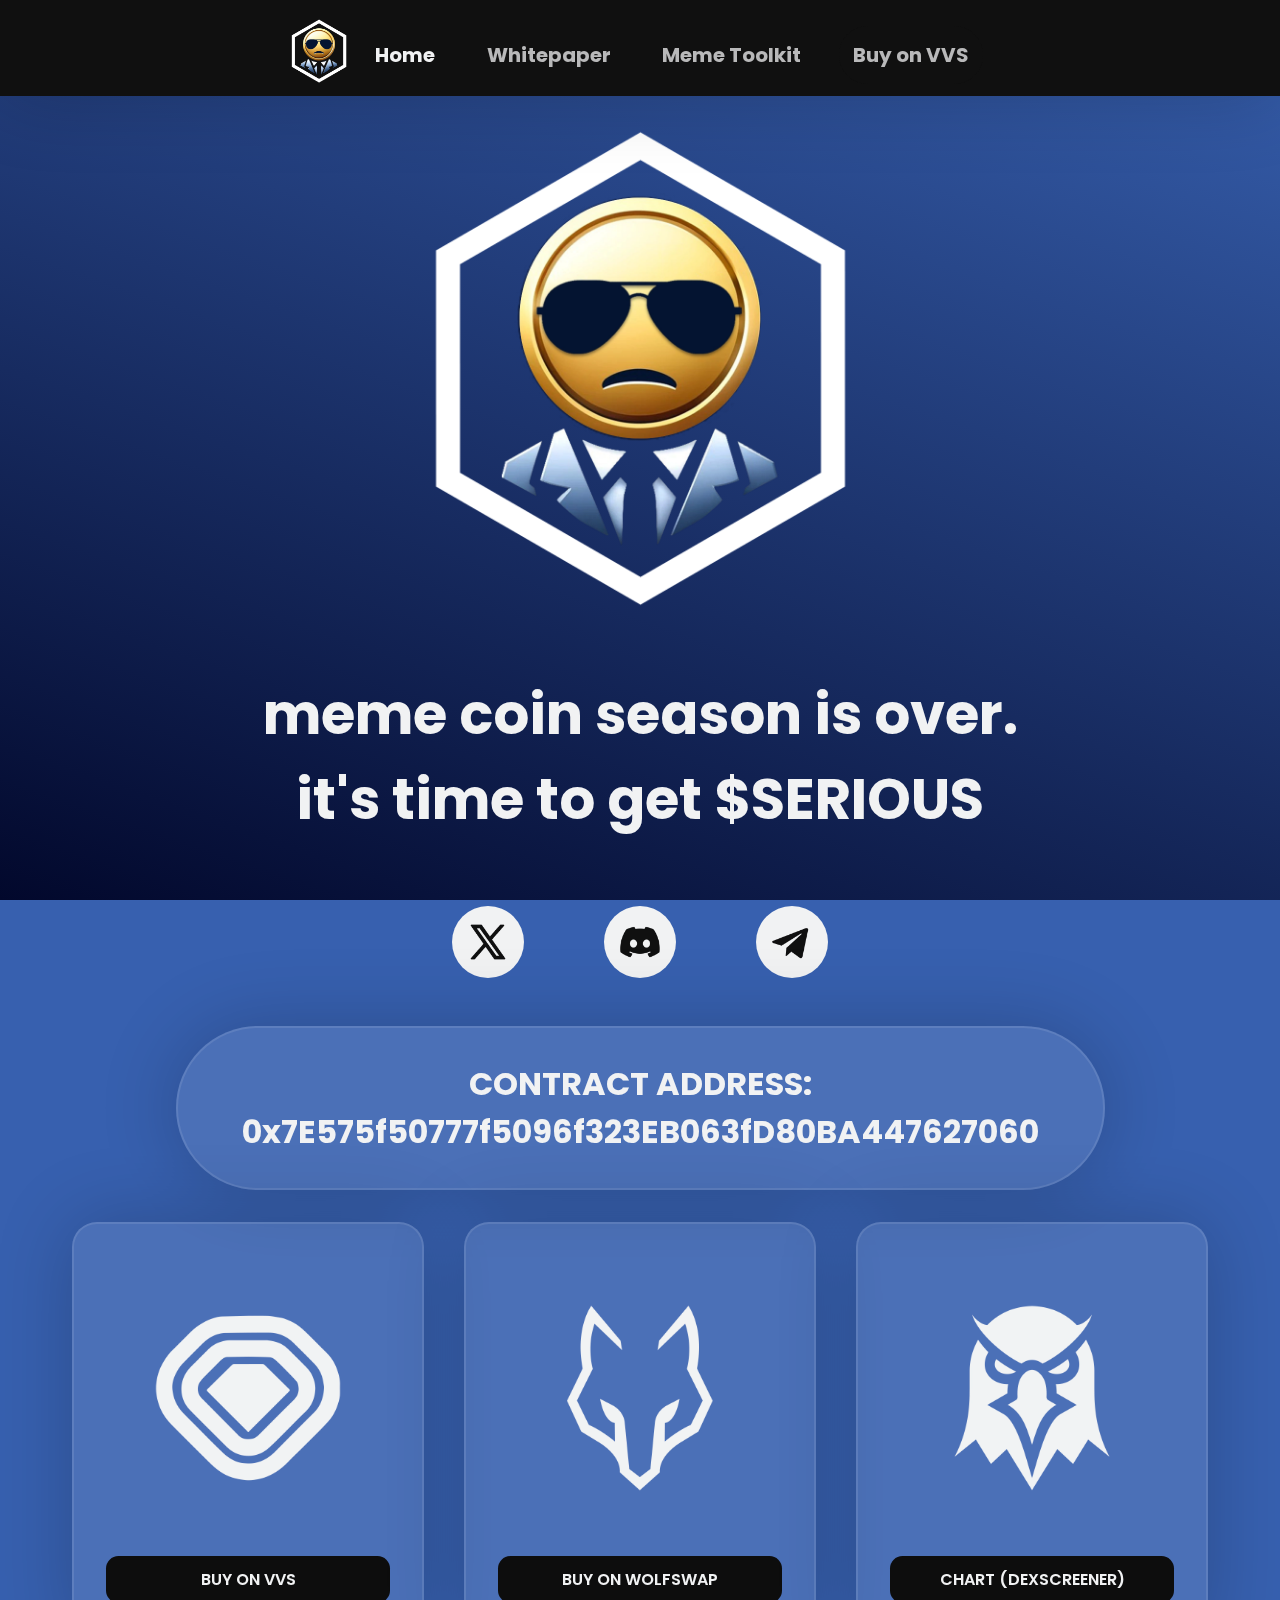
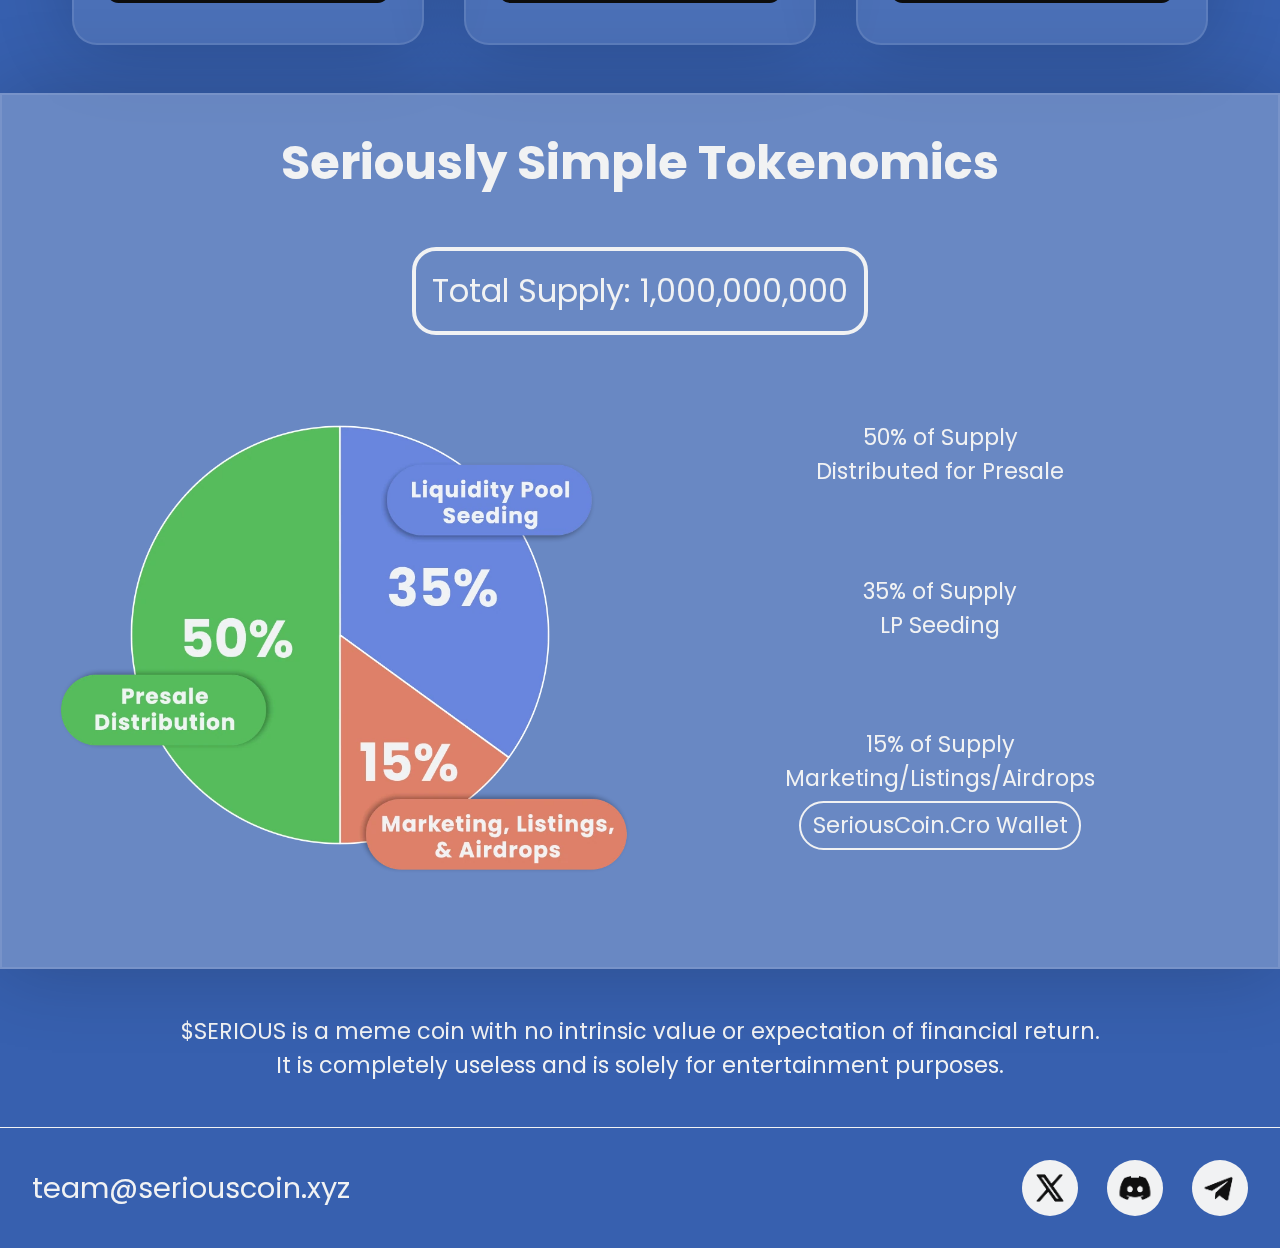
==== commit 9452b0bc: "Serious Website V2.4" ====
--- a/index.html
+++ b/index.html
@@ -24,6 +24,7 @@
       <ul>
         <li><a href="./index.html" class="active">Home</a></li>
         <li><a href="./whitepaper.html">Whitepaper</a></li>
+        <li><a href="./memetoolkit.html">Meme Toolkit</a></li>
         <li><a href="https://vvs.finance/swap?inputCurrency=CRO&outputCurrency=0x7E575f50777f5096f323EB063fD80BA447627060" target="_blank" class="glow-on-hover">Buy on VVS</a></li>
       </ul>
       <!-- MOBILE BURGER MENU -->
--- a/style.css
+++ b/style.css
@@ -701,6 +701,112 @@
     }
   /* Whitepaper Section End */
 
+  /* Meme Toolkit Start */
+    .serious-meme-toolkit-title {
+      display: flex;
+      align-items: center;
+      justify-content: center;
+    }
+
+    .title-memes {
+      height: 7.5vw;
+      max-height: 100px;
+    }
+
+    .serious-meme-toolkit-title h1 {
+      color: #f1f2f3;
+      font-size: clamp(0.2rem, 4.8vw, 2.8rem);
+    }
+
+    .meme-toolkit-container {
+      display: flex;
+      flex-direction: column;
+      align-items: center;
+      min-height: calc(100vh - 6em);
+      height: auto;
+      padding: 1em;
+    }
+
+    .serious-meme-contest-link {
+      color: #f1f2f3;
+    }
+
+    .meme-toolkit-download {
+      padding: 2em;
+      background: rgba(255, 255, 255, 0.25);
+      border: 2px solid rgba(255, 255, 255, 0.1);
+      box-shadow: 0 0 80px rgba(0, 0, 0, 0.2);
+      backdrop-filter: blur(10px);
+      border-radius: 25px;
+      max-width: 800px;
+      height: auto;
+      overflow: hidden;
+    }
+
+    .meme-toolkit-download p {
+      color: #f1f2f3;
+      font-size: clamp(0.2rem, 3.6vw, 1.6rem);
+    }
+
+    #downloadButton {
+      display: block;
+      margin-left: auto;
+      margin-right: 0;
+      width: fit-content;
+      padding: 10px 20px;
+      font-size: 16px;
+      color: #f1f2f3;
+      text-decoration: none;
+      background-color: transparent;
+      border: #f1f2f3 0.1em solid;
+      border-radius: 1000px;
+      margin-top: 1.5em;
+      padding: 0.75em;
+      padding-left: 1.5em;
+      padding-right: 1.5em;
+      cursor: pointer;
+      transition: all 0.3s ease;
+  }
+  
+  #downloadButton:hover {
+    color: #101010;
+    border: #f1f2f3 0.1em solid;
+    background-color: #f1f2f3;
+  }
+
+  .meme-before-after {
+    display: flex;
+    flex-direction: row;
+    padding: 1em;
+    box-sizing: border-box;
+    max-width: 835px;
+  }
+
+  .original-meme-container {
+    display: flex;
+    flex-direction: column;
+    width: 50%;
+    text-align: center;
+    font-size: clamp(0.2rem, 8vw, 5rem);
+    color: #f1f2f3;
+  }
+
+  .serious-meme-container {
+    display: flex;
+    flex-direction: column;
+    width: 50%;
+    text-align: center;
+    font-size: clamp(0.2rem, 8vw, 5rem);
+    color: #f1f2f3;
+  }
+
+  .original-meme, .serious-meme {
+    max-width: 100%;
+    height: auto;
+  }
+
+  /* Meme Toolkit End */
+
   /* Footer Section Start */
     .footer-divider {
       background: #f1f2f3;
@@ -780,7 +886,7 @@
     -webkit-tap-highlight-color: transparent;
   }
 
-  nav ul li:nth-child(3){
+  nav ul li:nth-child(4){
     display: none;
   }
 
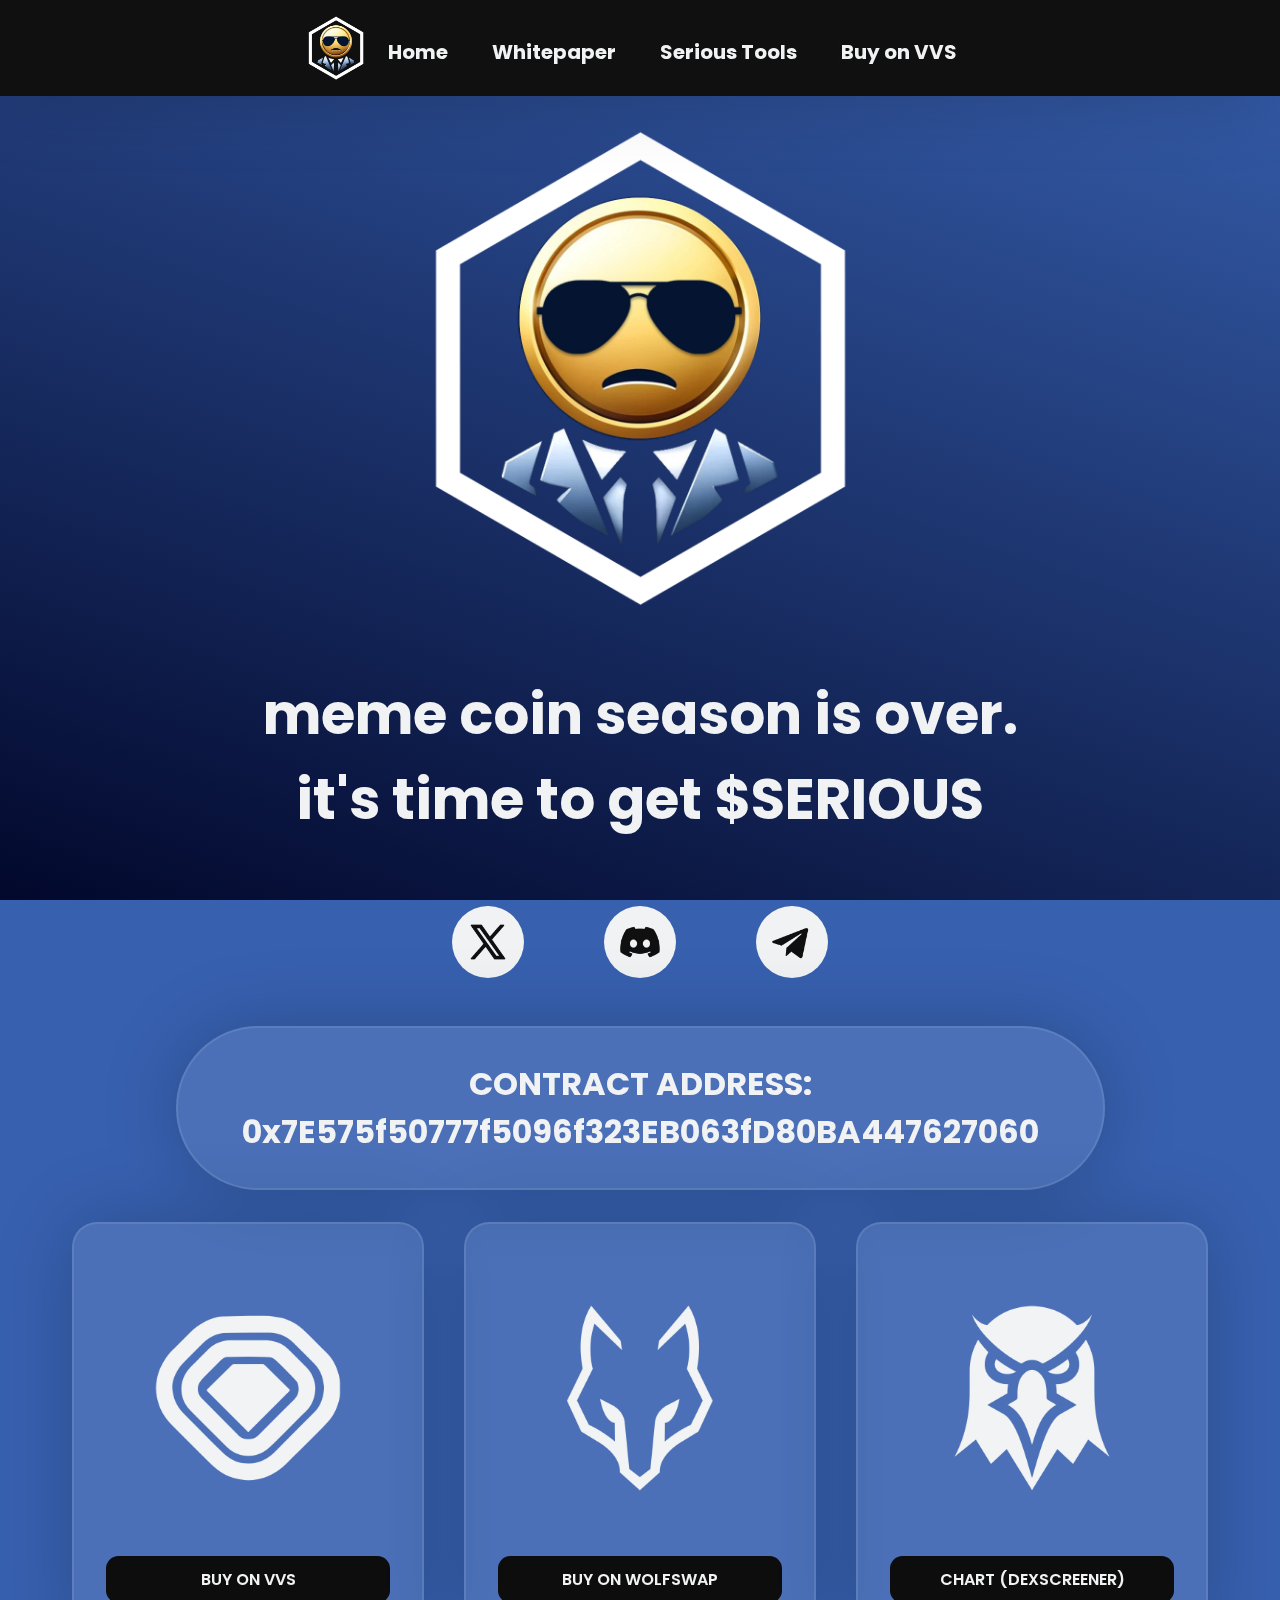
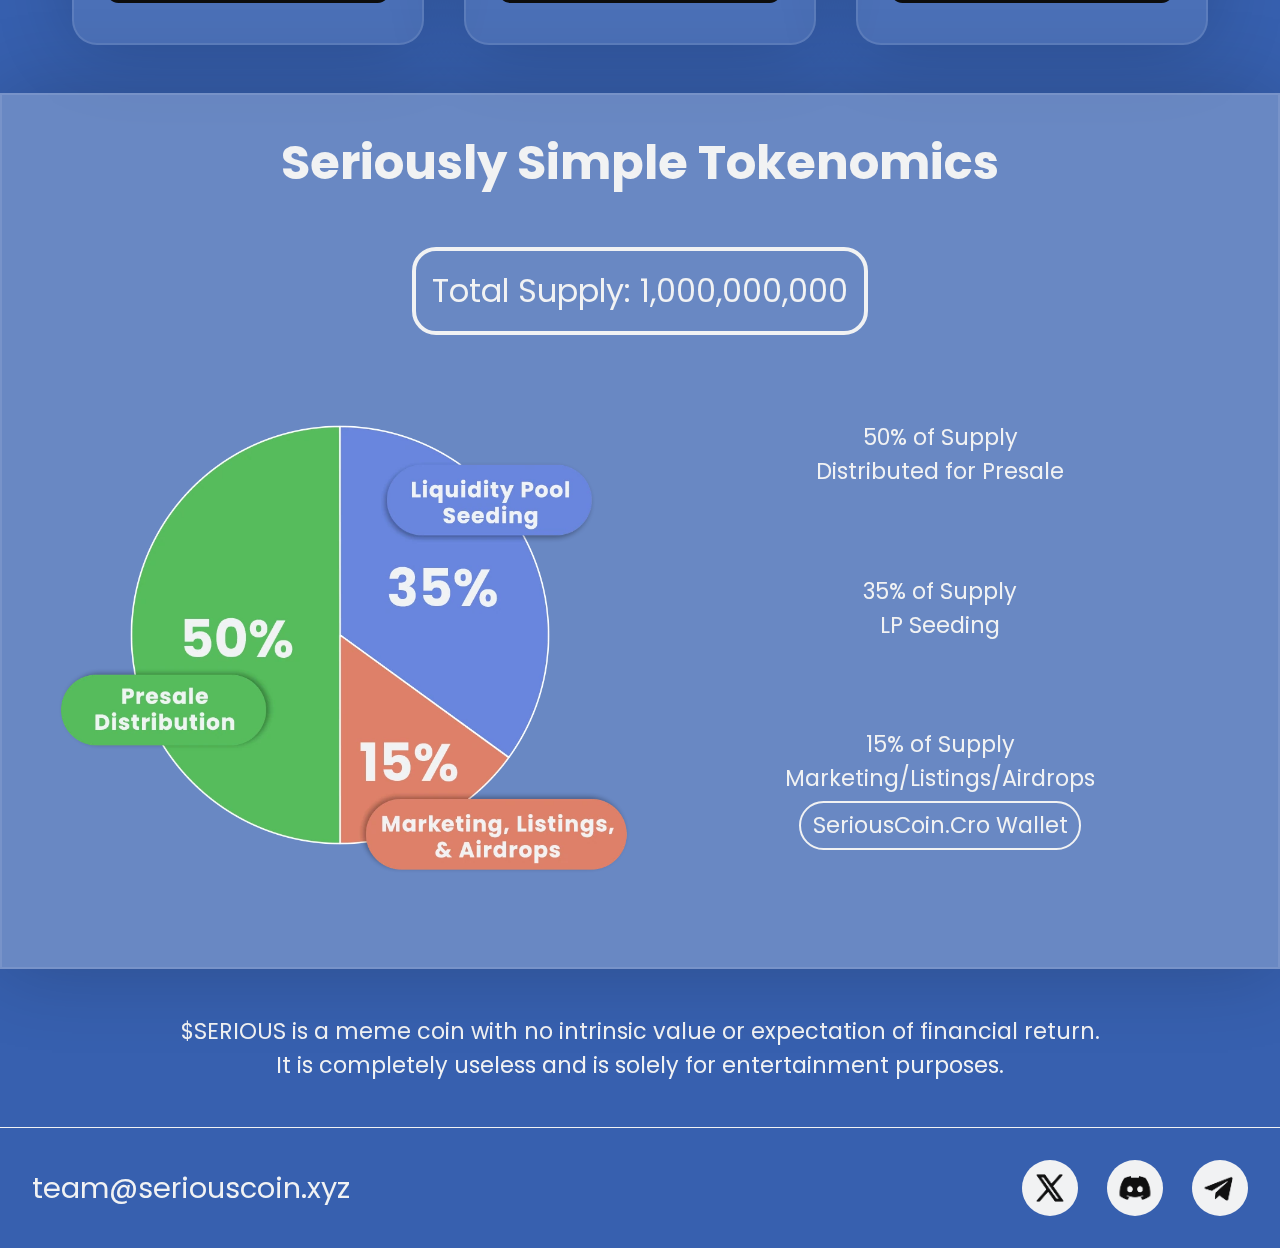
==== commit 3f3d58c5: "Serious Website V2.8" ====
--- a/index.html
+++ b/index.html
@@ -19,14 +19,27 @@
   <body>
     <!-- NAVIGATION -->
     <nav>
-      <a href="./index.html"><img src="assets/Serious-Web.webp" class="logo"/></a>
+      <a href="/"><img src="assets/Serious-Web.webp" class="logo"/></a>
       <!-- NAV LINKS -->
       <ul>
-        <li><a href="./index.html" class="active">Home</a></li>
-        <li><a href="./whitepaper.html">Whitepaper</a></li>
-        <li><a href="./memetoolkit.html">Meme Toolkit</a></li>
-        <li><a href="https://vvs.finance/swap?inputCurrency=CRO&outputCurrency=0x7E575f50777f5096f323EB063fD80BA447627060" target="_blank" class="glow-on-hover">Buy on VVS</a></li>
-      </ul>
+        <li class="mobile-nav-links active"><a href="/">Home</a></li>
+        <li class="mobile-nav-links"><a href="/whitepaper">Whitepaper</a></li>
+        <!--<li class="mobile-nav-links"><a href="/learn">Learn</a></li>-->
+        <!--<li class="mobile-nav-links"><a href="/nft-viewer">NFT Viewer (Beta)</a></li>-->
+        <li class="mobile-nav-links"><a href="/meme-toolkit">Meme Toolkit</a></li>
+
+        <li class="desktop-nav-links active"><a href="/">Home</a></li>
+        <li class="desktop-nav-links"><a href="/whitepaper">Whitepaper</a></li>
+        <!--<li class="desktop-nav-links"><a href="/learn">Learn</a></li>-->
+        <li class="dropdown">
+            <a href="#" class="desktop-nav-links">Serious Tools</a>
+            <ul class="dropdown-content">
+                <!--<li><a href="/nft-viewer">NFT Viewer (Beta)</a></li>-->
+                <li><a href="/meme-toolkit">Meme Toolkit</a></li>
+            </ul>
+        </li>
+        <li class="desktop-nav-links"><a href="https://vvs.finance/swap?inputCurrency=CRO&outputCurrency=0x7E575f50777f5096f323EB063fD80BA447627060" target="_blank" class="glow-on-hover">Buy on VVS</a></li>
+    </ul>
       <!-- MOBILE BURGER MENU -->
       <a href="https://vvs.finance/swap?inputCurrency=CRO&outputCurrency=0x7E575f50777f5096f323EB063fD80BA447627060" target="_blank" class=" mobile-nav-buy">Buy on VVS</a>
       <div class="burger">
--- a/style.css
+++ b/style.css
@@ -43,25 +43,81 @@
     cursor: pointer;
     max-height: 64px;
   }
-  nav ul li{
+  .mobile-nav-links {
+    display: none;
+  }
+
+  nav ul li {
     display: inline-block;
     list-style: none;
     margin: 10px 10px;
   }
-  nav ul li a{
+
+  nav ul li a {
     color: rgba(241, 242, 243, 0.75);
     text-decoration: none;
     font-weight: bold;
     font-size: 20px;
-    padding: 0.69em;
+    padding: 0.5em;
     position: relative;
     transition: 0.25s;
   }
-  nav ul li a.active{
+
+  nav ul li a.active {
     color: rgba(241, 242, 243, 1.0);
   }
 
-  nav ul li a:hover{
+  nav ul li a:hover {
+    color: rgba(241, 242, 243, 1.0);
+  }
+
+  .dropdown {
+    position: relative;
+    display: inline-block;
+  }
+
+  .dropdown-content {
+    display: block;
+    opacity: 0;
+    max-height: 0;
+    overflow: hidden;
+    position: absolute;
+    background-color: #101010;
+    box-shadow: 0 0 80px rgba(0, 0, 0, 0.2);
+    min-width: fit-content;
+    z-index: 1;
+    left: 50%;
+    transform: translateX(-50%);
+    text-align: center;
+    padding-top: 0;
+    transition: all 0.3s ease-in-out;
+  }
+
+  .dropdown-content li {
+    display: block;
+    text-wrap: nowrap;
+  }
+
+  .dropdown-content li a {
+    color: rgba(241, 242, 243, 0.75);
+    padding: 12px 16px;
+    text-decoration: none;
+    display: block;
+  }
+
+  .dropdown-content li a:hover {
+    background-color: rgba(241, 242, 243, 0.1);
+    color: rgba(241, 242, 243, 1.0);
+  }
+
+  /* Dropdown content hover state */
+  .dropdown:hover .dropdown-content {
+    opacity: 1;
+    max-height: 200px; /* Adjust based on the number of items */
+    padding-top: 20px;
+  }
+
+  .dropdown:hover a {
     color: rgba(241, 242, 243, 1.0);
   }
 
@@ -701,6 +757,66 @@
     }
   /* Whitepaper Section End */
 
+  /* Learn Section Start */
+    .tokenstandards-title {
+      display: flex;
+      flex-direction: column;
+      justify-content: center;
+      text-align: center;
+      align-items: center;
+      font-size: clamp(0rem, 3.4vw, 1.8rem);
+      line-height: clamp(0rem, 5vw, 2.6rem);
+      color: #f1f2f3;
+      white-space: nowrap;
+    }
+
+    .introduction-text {
+      font-size: clamp(0.2rem, 3.6vw, 1.4rem);
+      color: #f1f2f3;
+    }
+    
+    /* unvisited link */
+    a:link {
+      color: #f1f2f3;
+      transition: all 0.25s ease;
+    }
+
+    /* visited link */
+    a:visited {
+      /* color: #97F0AC; */
+      color: #f1f2f3;
+    }
+
+    /* mouse over link */
+    a:hover {
+      color: #81B5F0;
+    }
+
+    /* selected link */
+    a:active {
+      color: #81B5F0;
+    }
+
+    .learn-image {
+      width: 100%;
+      border-radius: 25px;
+      margin: auto;
+    }
+
+    .final-links {
+      text-align: center;
+      font-size: clamp(0.2rem, 3.6vw, 1.4rem);
+      color: #f1f2f3;
+    }
+
+    .its-time-to-get-serious {
+      text-align: center;
+      font-size: clamp(0rem, 6.4vw, 3.4rem);
+      color: #f1f2f3;
+    }
+
+  /* Learn Section End */
+
   /* Meme Toolkit Start */
     .serious-meme-toolkit-title {
       display: flex;
@@ -715,7 +831,7 @@
 
     .serious-meme-toolkit-title h1 {
       color: #f1f2f3;
-      font-size: clamp(0.2rem, 4.8vw, 2.8rem);
+      font-size: clamp(0.2rem, 5.6vw, 2.8rem);
     }
 
     .meme-toolkit-container {
@@ -856,8 +972,70 @@
     overflow-x: hidden;
   }
 
-  /* NAV */
-
+  .landingimage-section {
+    padding: 1em;
+  }
+
+  .tagline-section {
+    padding: 1em;
+  }
+
+  .social-media-section {
+    padding: 1em;
+  }
+
+  .social-icon-container:hover {
+    transform: none;
+  }
+
+  .copy-address {
+    display: none;
+  }
+
+  .copy-address-mobile {
+    display: flex;
+  }
+
+  button:hover {
+    transform: none;
+  }
+
+  .tokenomics-split-container {
+    grid-template-columns: 1fr;
+    grid-template-rows: 1fr 1fr;
+  }
+
+  .dist-1 {
+    font-size: clamp(0.2rem, 4vw, 1.4rem);
+  }
+  .dist-2 {
+    font-size: clamp(0.2rem, 4vw, 1.4rem);
+  }
+  .dist-3 {
+    font-size: clamp(0.2rem, 4vw, 1.4rem);
+  }
+
+  .whitepaper-container {
+    padding: 1em;
+    transition: all 0.3s ease;
+  }
+
+  .whitepaper-title {
+    padding-top: 1em;
+  }
+
+  .meme-toolkit-download {
+    padding: 1em;
+  }
+
+  .footer-section {
+    padding: 1em;
+    transition: all 0.3s ease;
+  }
+}
+
+/* For Navbar */
+@media only screen and (max-width: 860px) {
   nav{
     justify-content: space-between;
   }
@@ -886,8 +1064,8 @@
     -webkit-tap-highlight-color: transparent;
   }
 
-  nav ul li:nth-child(4){
-    display: none;
+  nav ul li a{
+  padding: 0;
   }
 
   .logo{
@@ -900,9 +1078,17 @@
     text-decoration: none;
     font-weight: bold;
     font-size: 20px;
-    padding: 0.69em;
+    padding: 0.5em;
     position: relative;
     transition: 0.25s;
+  }
+
+  .desktop-nav-links {
+    display: none;
+  }
+
+  .mobile-nav-links {
+    display: flex;
   }
 
   .burger{
@@ -911,61 +1097,8 @@
     -webkit-tap-highlight-color: transparent;
   }
 
-  .landingimage-section {
-    padding: 1em;
-  }
-
-  .tagline-section {
-    padding: 1em;
-  }
-
-  .social-media-section {
-    padding: 1em;
-  }
-
-  .social-icon-container:hover {
-    transform: none;
-  }
-
-  .copy-address {
-    display: none;
-  }
-
-  .copy-address-mobile {
-    display: flex;
-  }
-
-  button:hover {
-    transform: none;
-  }
-
-  .tokenomics-split-container {
-    grid-template-columns: 1fr;
-    grid-template-rows: 1fr 1fr;
-  }
-
-  .dist-1 {
-    font-size: clamp(0.2rem, 4vw, 1.4rem);
-  }
-  .dist-2 {
-    font-size: clamp(0.2rem, 4vw, 1.4rem);
-  }
-  .dist-3 {
-    font-size: clamp(0.2rem, 4vw, 1.4rem);
-  }
-
-  .whitepaper-container {
-    padding: 1em;
-    transition: all 0.3s ease;
-  }
-
-  .whitepaper-title {
-    padding-top: 1em;
-  }
-
-  .footer-section {
-    padding: 1em;
-    transition: all 0.3s ease;
+  .dropdown-content {
+    display: none !important;
   }
 }
 
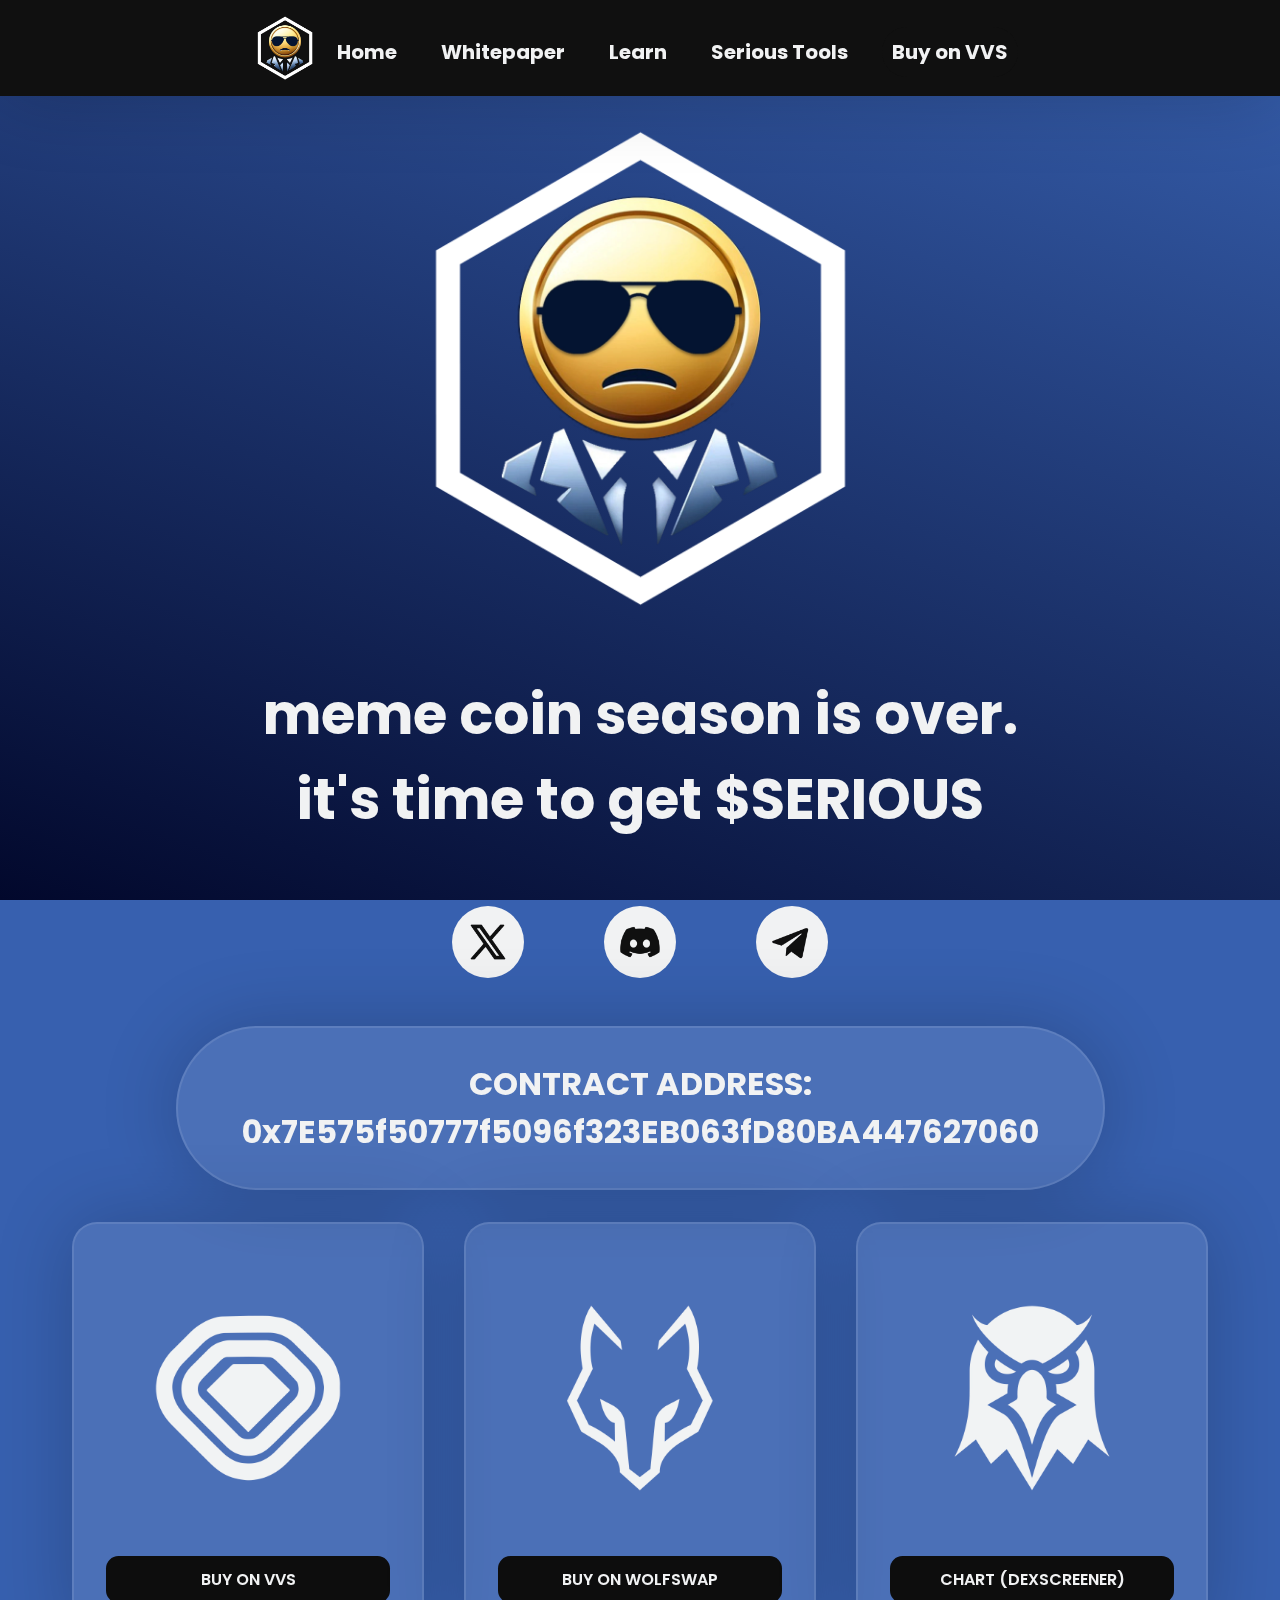
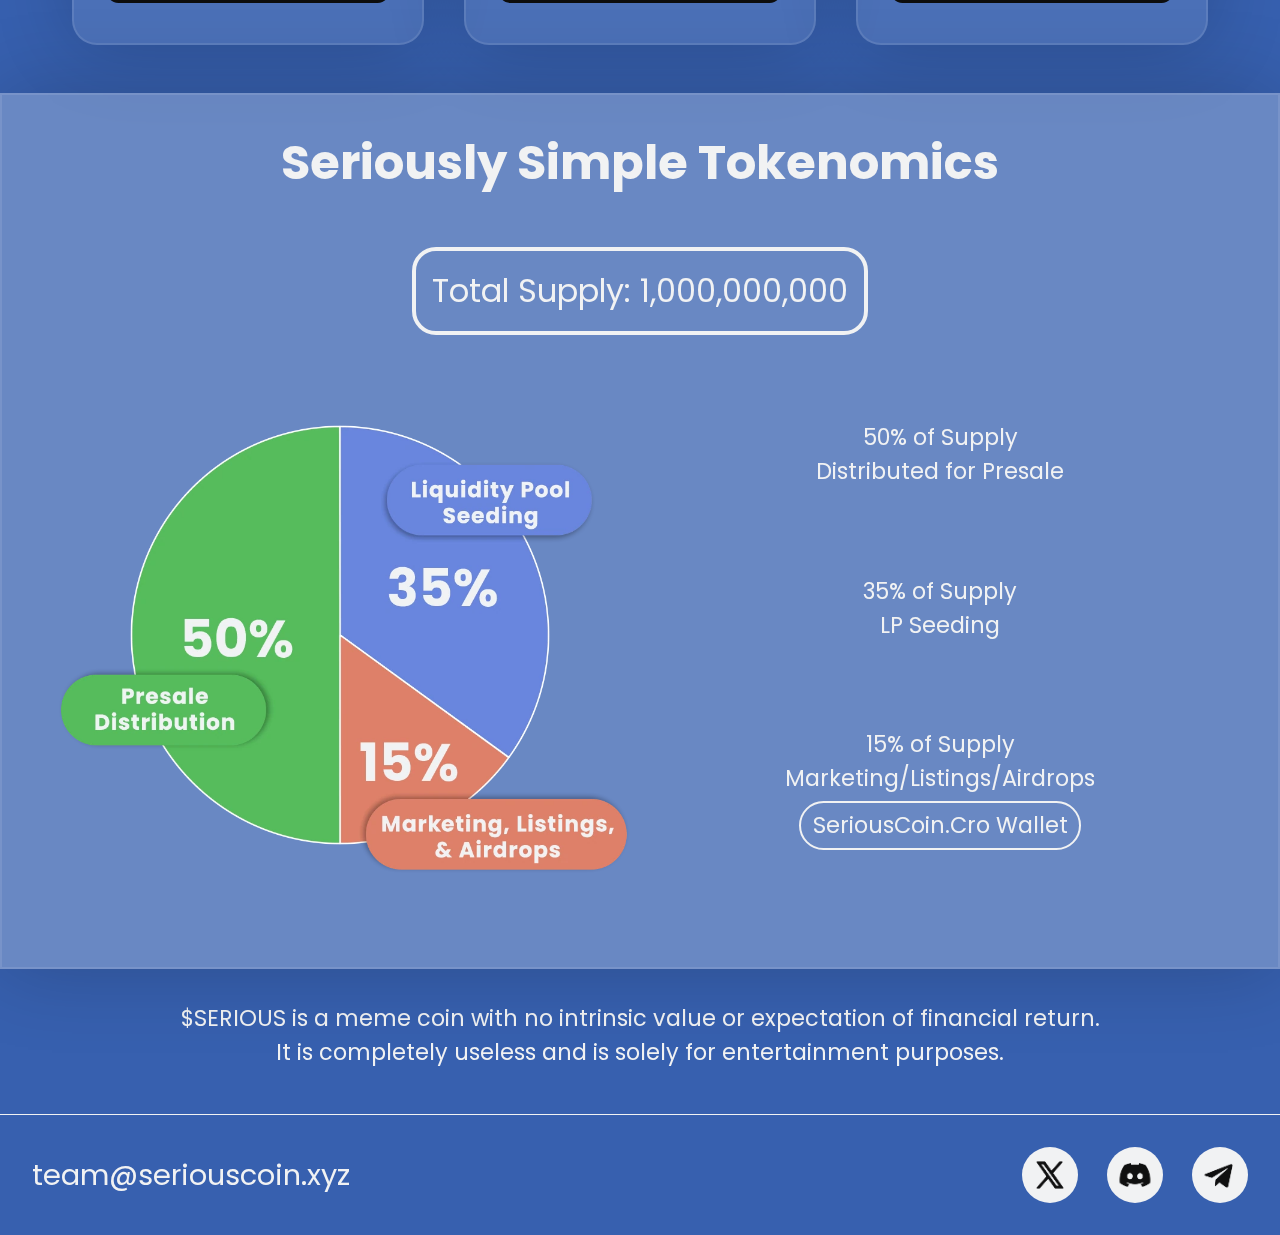
==== commit 2989aa32: "Serious Website v3.0" ====
--- a/index.html
+++ b/index.html
@@ -24,17 +24,17 @@
       <ul>
         <li class="mobile-nav-links active"><a href="/">Home</a></li>
         <li class="mobile-nav-links"><a href="/whitepaper">Whitepaper</a></li>
-        <!--<li class="mobile-nav-links"><a href="/learn">Learn</a></li>-->
-        <!--<li class="mobile-nav-links"><a href="/nft-viewer">NFT Viewer (Beta)</a></li>-->
+        <li class="mobile-nav-links"><a href="/learn">Learn</a></li>
+        <li class="mobile-nav-links"><a href="/nft-viewer">NFT Viewer (Beta)</a></li>
         <li class="mobile-nav-links"><a href="/meme-toolkit">Meme Toolkit</a></li>
 
         <li class="desktop-nav-links active"><a href="/">Home</a></li>
         <li class="desktop-nav-links"><a href="/whitepaper">Whitepaper</a></li>
-        <!--<li class="desktop-nav-links"><a href="/learn">Learn</a></li>-->
+        <li class="desktop-nav-links"><a href="/learn">Learn</a></li>
         <li class="dropdown">
             <a href="#" class="desktop-nav-links">Serious Tools</a>
             <ul class="dropdown-content">
-                <!--<li><a href="/nft-viewer">NFT Viewer (Beta)</a></li>-->
+                <li><a href="/nft-viewer">NFT Viewer (Beta)</a></li>
                 <li><a href="/meme-toolkit">Meme Toolkit</a></li>
             </ul>
         </li>
--- a/style.css
+++ b/style.css
@@ -583,6 +583,7 @@
       border: 2px solid rgba(255, 255, 255, 0.1);
       box-shadow: 0 0 80px rgba(0, 0, 0, 0.2);
       backdrop-filter: blur(10px);
+      margin-bottom: 2em;
     }
     .tokenomics-title {
       display: flex;
@@ -677,7 +678,8 @@
     color: #f1f2f3;
     font-size: clamp(0.2rem, 2.2vw, 1.4rem);
     padding: 1em;
-    padding-top: 2em;
+    /* padding-top: 2em; */
+    padding-top: 0;
     padding-bottom: 2em;
     text-align: center;
   }
@@ -687,7 +689,7 @@
       display: flex;
       justify-content: center;
       padding: 1em;
-      padding-bottom: 0;
+      /* padding-bottom: 0; */
     }
 
     .whitepaper-container {
@@ -758,20 +760,30 @@
   /* Whitepaper Section End */
 
   /* Learn Section Start */
+    .tokenstandards-title h1{
+      font-size: clamp(0.1rem, 8vw, 3.8rem);
+      /* line-height: clamp(0.1rem, 8vw, 3.8rem); */
+      line-height: 0.25em;
+      margin-top: 0.75em;
+    }
+
     .tokenstandards-title {
       display: flex;
       flex-direction: column;
       justify-content: center;
       text-align: center;
       align-items: center;
+      /*
       font-size: clamp(0rem, 3.4vw, 1.8rem);
       line-height: clamp(0rem, 5vw, 2.6rem);
+      */
+      font-size: clamp(0.1rem, 4vw, 1.8rem);
       color: #f1f2f3;
       white-space: nowrap;
     }
 
     .introduction-text {
-      font-size: clamp(0.2rem, 3.6vw, 1.4rem);
+      font-size: clamp(0.1rem, 3.8vw, 1.4rem);
       color: #f1f2f3;
     }
     
@@ -1000,6 +1012,10 @@
     transform: none;
   }
 
+  .tokenomics-section {
+    margin-bottom: 1em;
+  }
+
   .tokenomics-split-container {
     grid-template-columns: 1fr;
     grid-template-rows: 1fr 1fr;
@@ -1035,7 +1051,7 @@
 }
 
 /* For Navbar */
-@media only screen and (max-width: 860px) {
+@media only screen and (max-width: 870px) {
   nav{
     justify-content: space-between;
   }
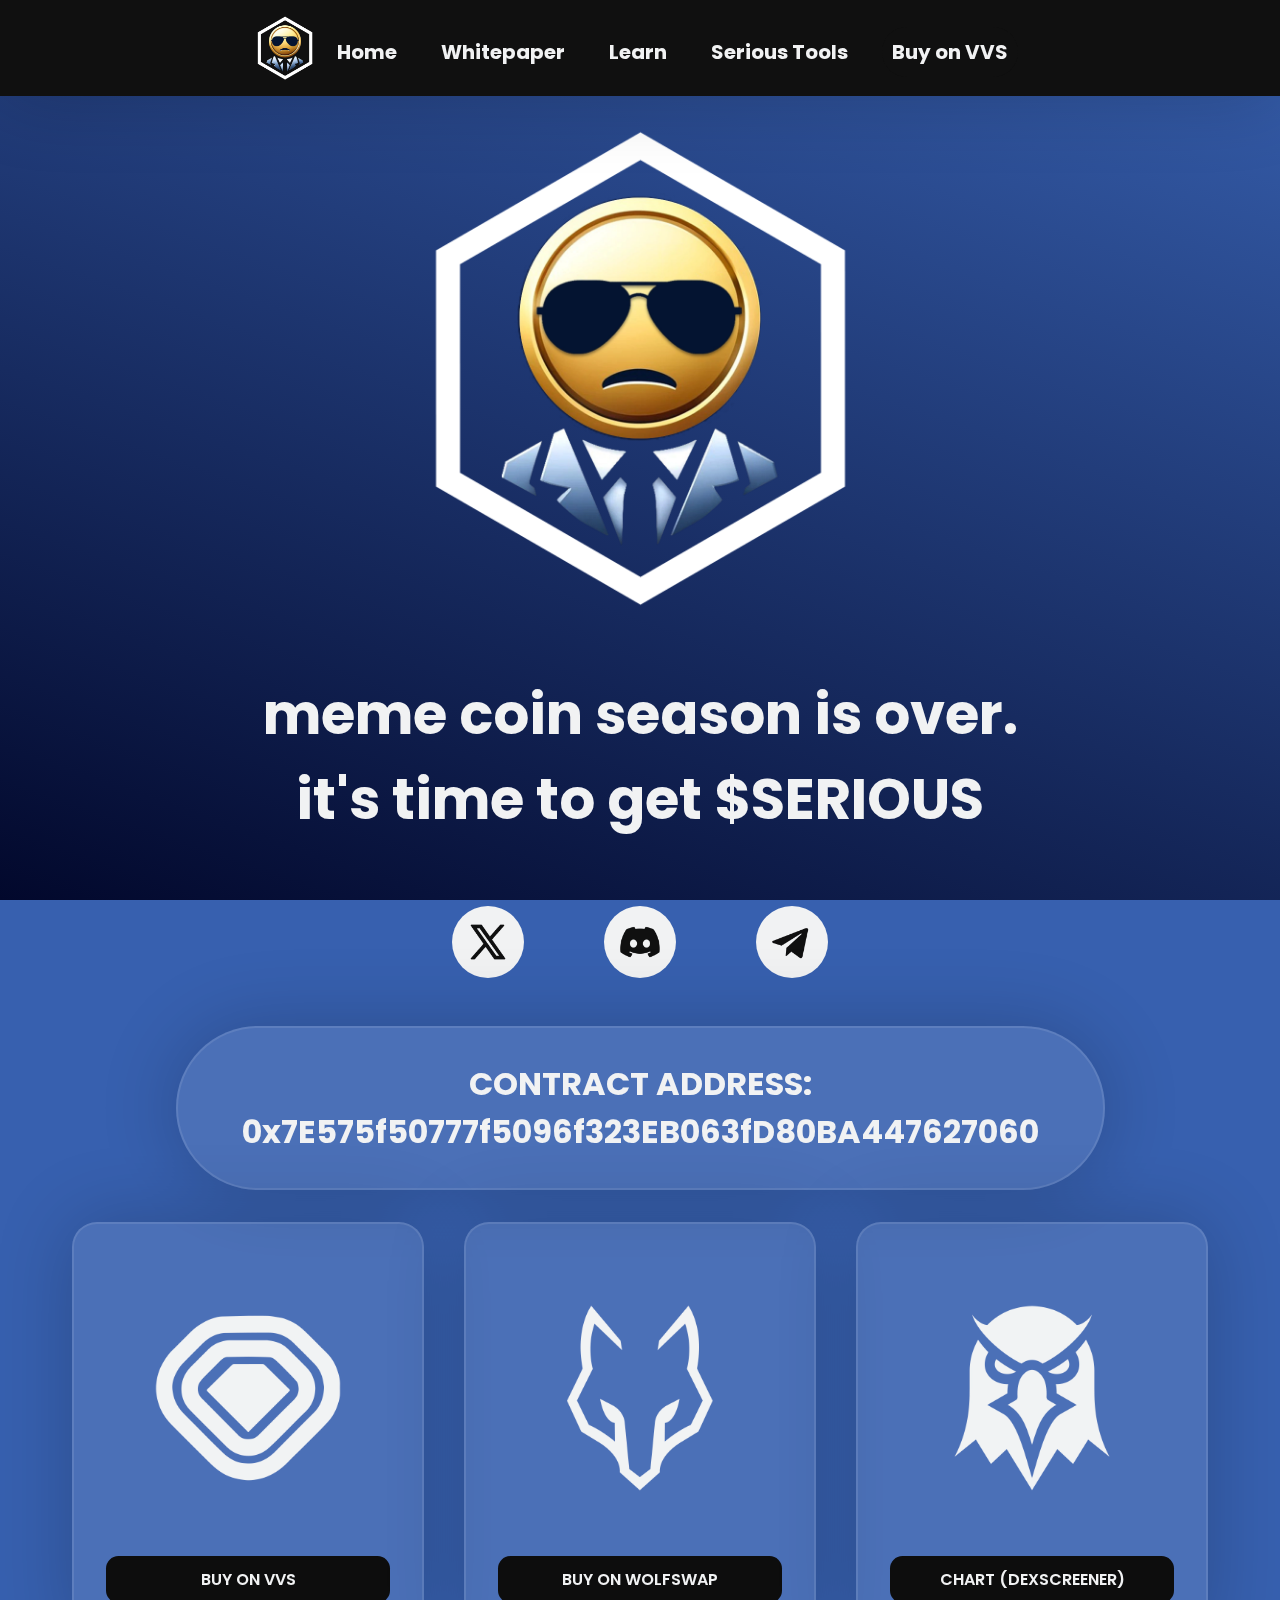
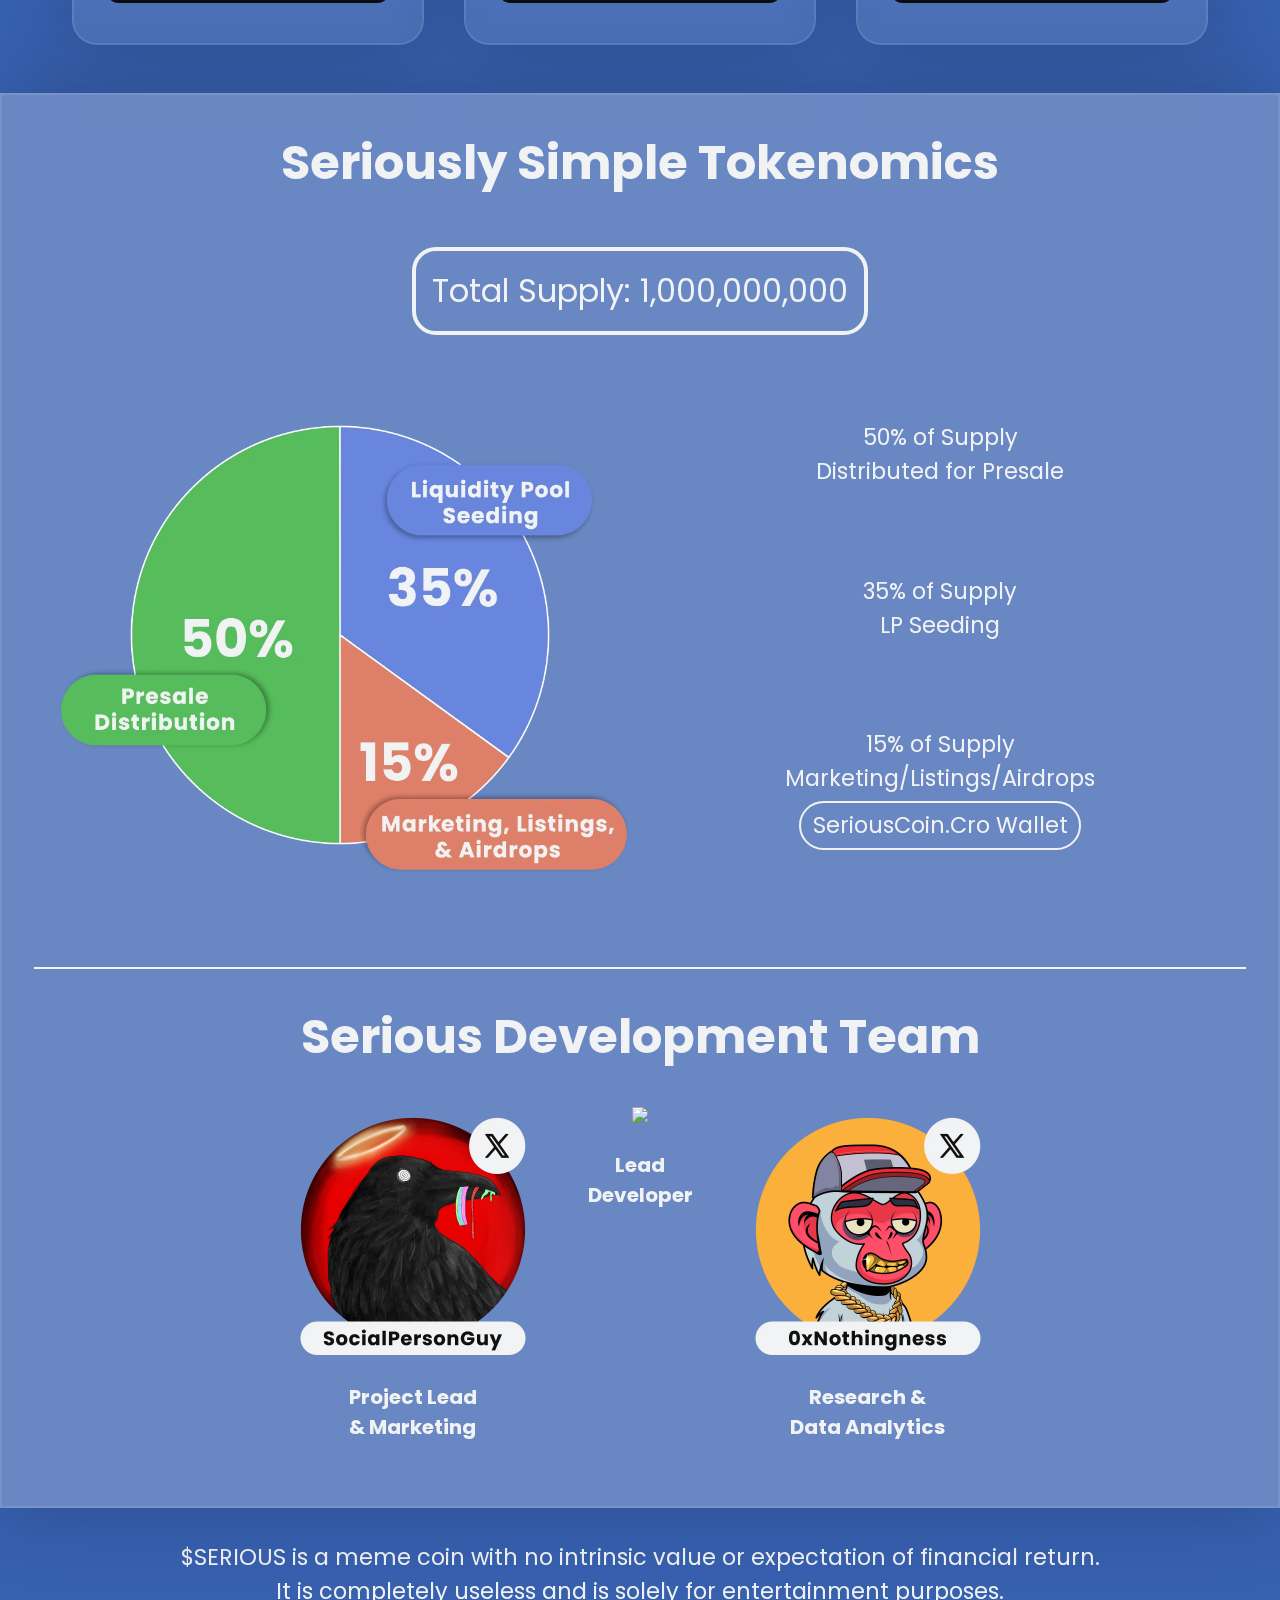
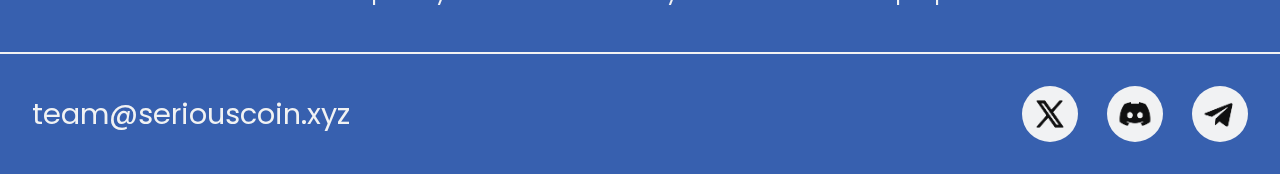
==== commit ab1e6bc2: "Serious Website V3.1" ====
--- a/index.html
+++ b/index.html
@@ -155,6 +155,41 @@
             </p>
           </div>
         </div>
+        <div class="whitepaper-divider"></div>
+        <div class="tokenomics-title">
+          <p class="tokenomics-title-text">
+            <b>Serious Development Team</b>
+          </p>
+        </div>
+        <div class="dev-team-links">
+          <div class="dev-team-info-container">
+            <!-- <p class="dev-team-name"><b>SocialPersonGuy</b></p> -->
+            <a href="https://x.com/socialpersonguy" target="_blank">
+              <div>
+                <img class="dev-team-image" src="assets/serious-dev-SocialPersonGuy-v2.webp">
+              </div>
+            </a>
+            <p class="dev-team-text"><b>Project Lead<br>& Marketing</b></p>
+          </div>
+          <div class="dev-team-info-container">
+            <!-- <p class="dev-team-name"><b>Dreamweave</b></p> -->
+            <a href="https://x.com/DreamweaveNFT" target="_blank">
+              <div>
+                <img class="dev-team-image" src="assets/serious-dev-Dreamweave-v2.webp">
+              </div>
+            </a>
+            <p class="dev-team-text"><b>Lead<br>Developer</b></p>
+          </div>
+          <div class="dev-team-info-container">
+            <!-- <p class="dev-team-name"><b>0xNothingness</b></p> -->
+            <a href="https://x.com/0xNothingness" target="_blank">
+              <div>
+                <img class="dev-team-image" src="assets/serious-dev-0xNothingness-v2.webp">
+              </div>
+            </a>
+            <p class="dev-team-text"><b>Research &<br>Data Analytics</b></p>
+          </div>
+        </div>
       </div>
 
       <div class="disclaimer-text">
--- a/style.css
+++ b/style.css
@@ -672,6 +672,36 @@
       padding-right: 0.5em;
       cursor: pointer;
     }
+    
+    .dev-team-links {
+      display: flex;
+      flex-direction: row;
+      width: 100%;
+      justify-content: center;
+      gap: 50px;
+      padding: 2em;
+    }
+
+    .dev-team-info-container{
+      display: flex;
+      flex-direction: column;
+      text-align: center;
+    }
+
+    .dev-team-name{
+      font-size: 20px;
+      padding-bottom: 1em;
+    }
+
+    .dev-team-image{
+      width: 100%;
+      max-width: 250px;
+    }
+
+    .dev-team-text{
+      font-size: 20px;
+      padding-top: 1em;
+    }
   /* Tokenomics Section End */
 
   .disclaimer-text {
@@ -1029,6 +1059,10 @@
   }
   .dist-3 {
     font-size: clamp(0.2rem, 4vw, 1.4rem);
+  }
+
+  .dev-team-links {
+    flex-direction: column;
   }
 
   .whitepaper-container {
